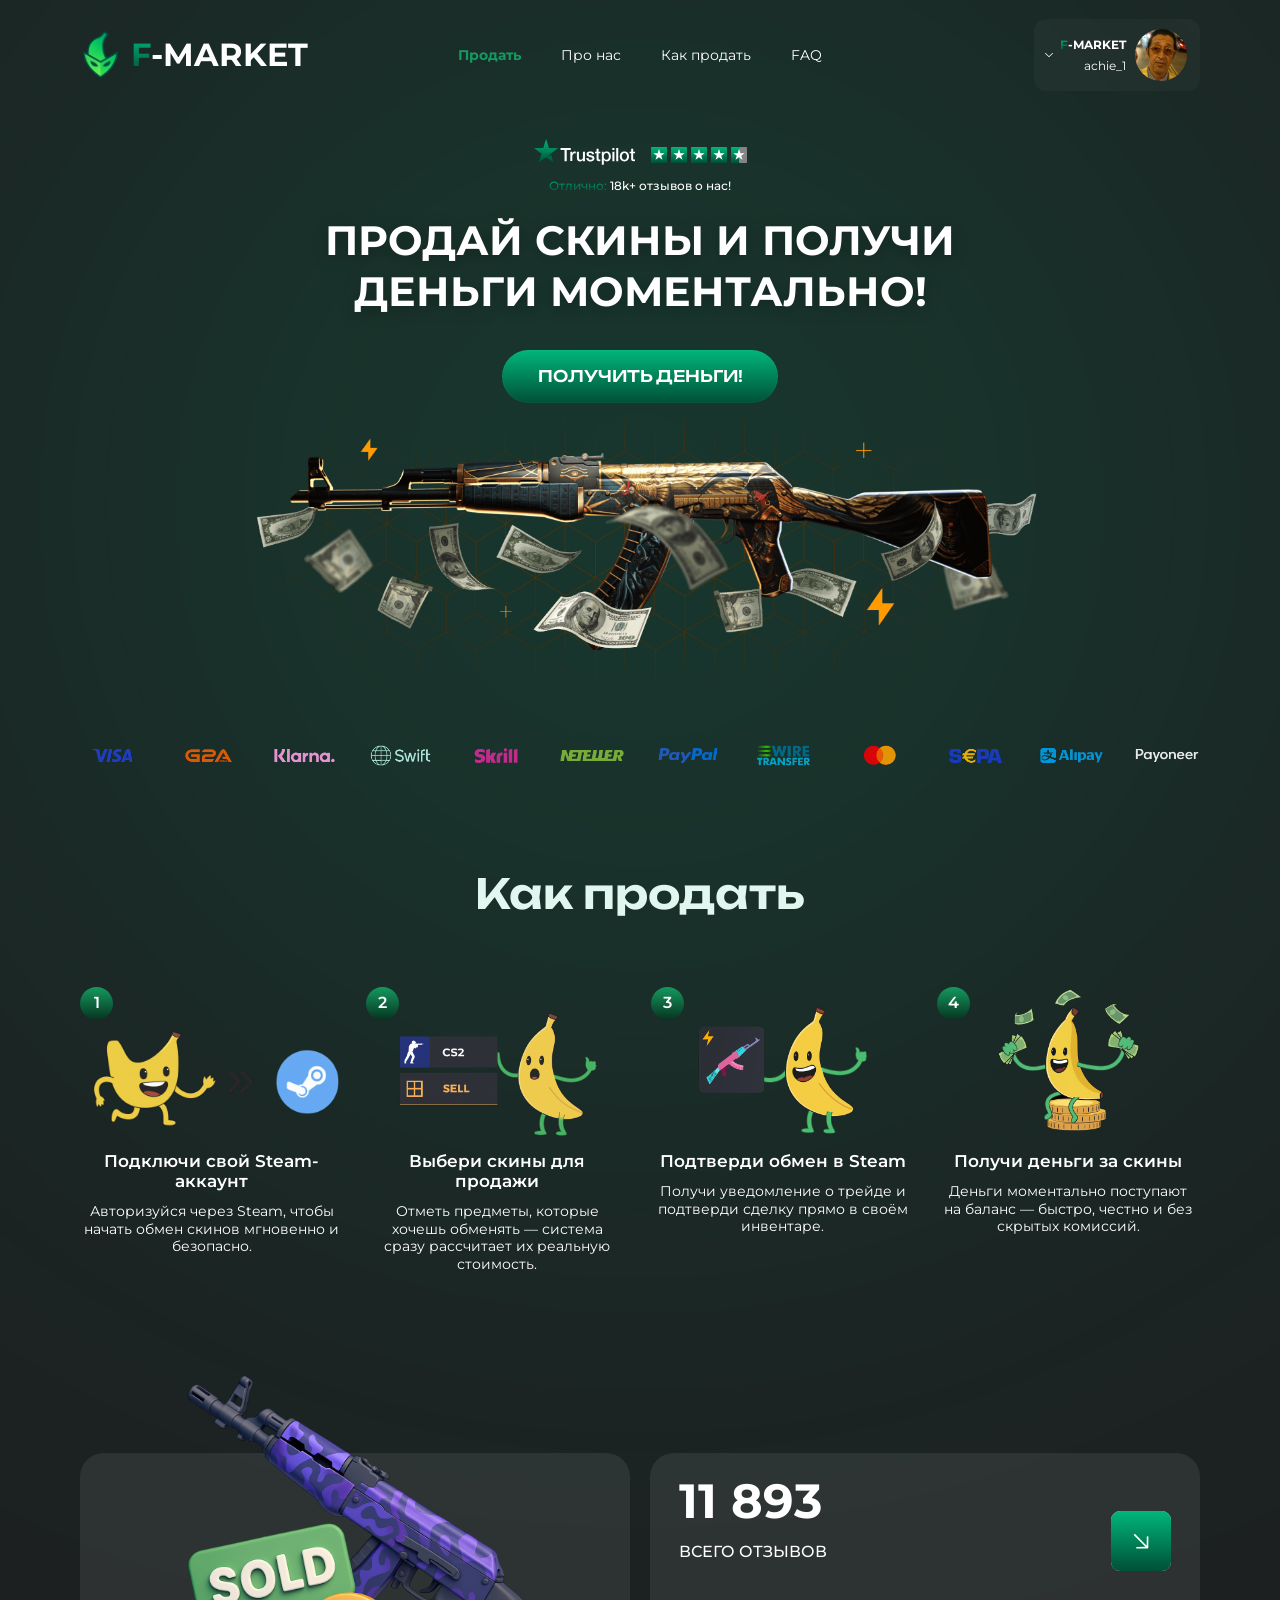
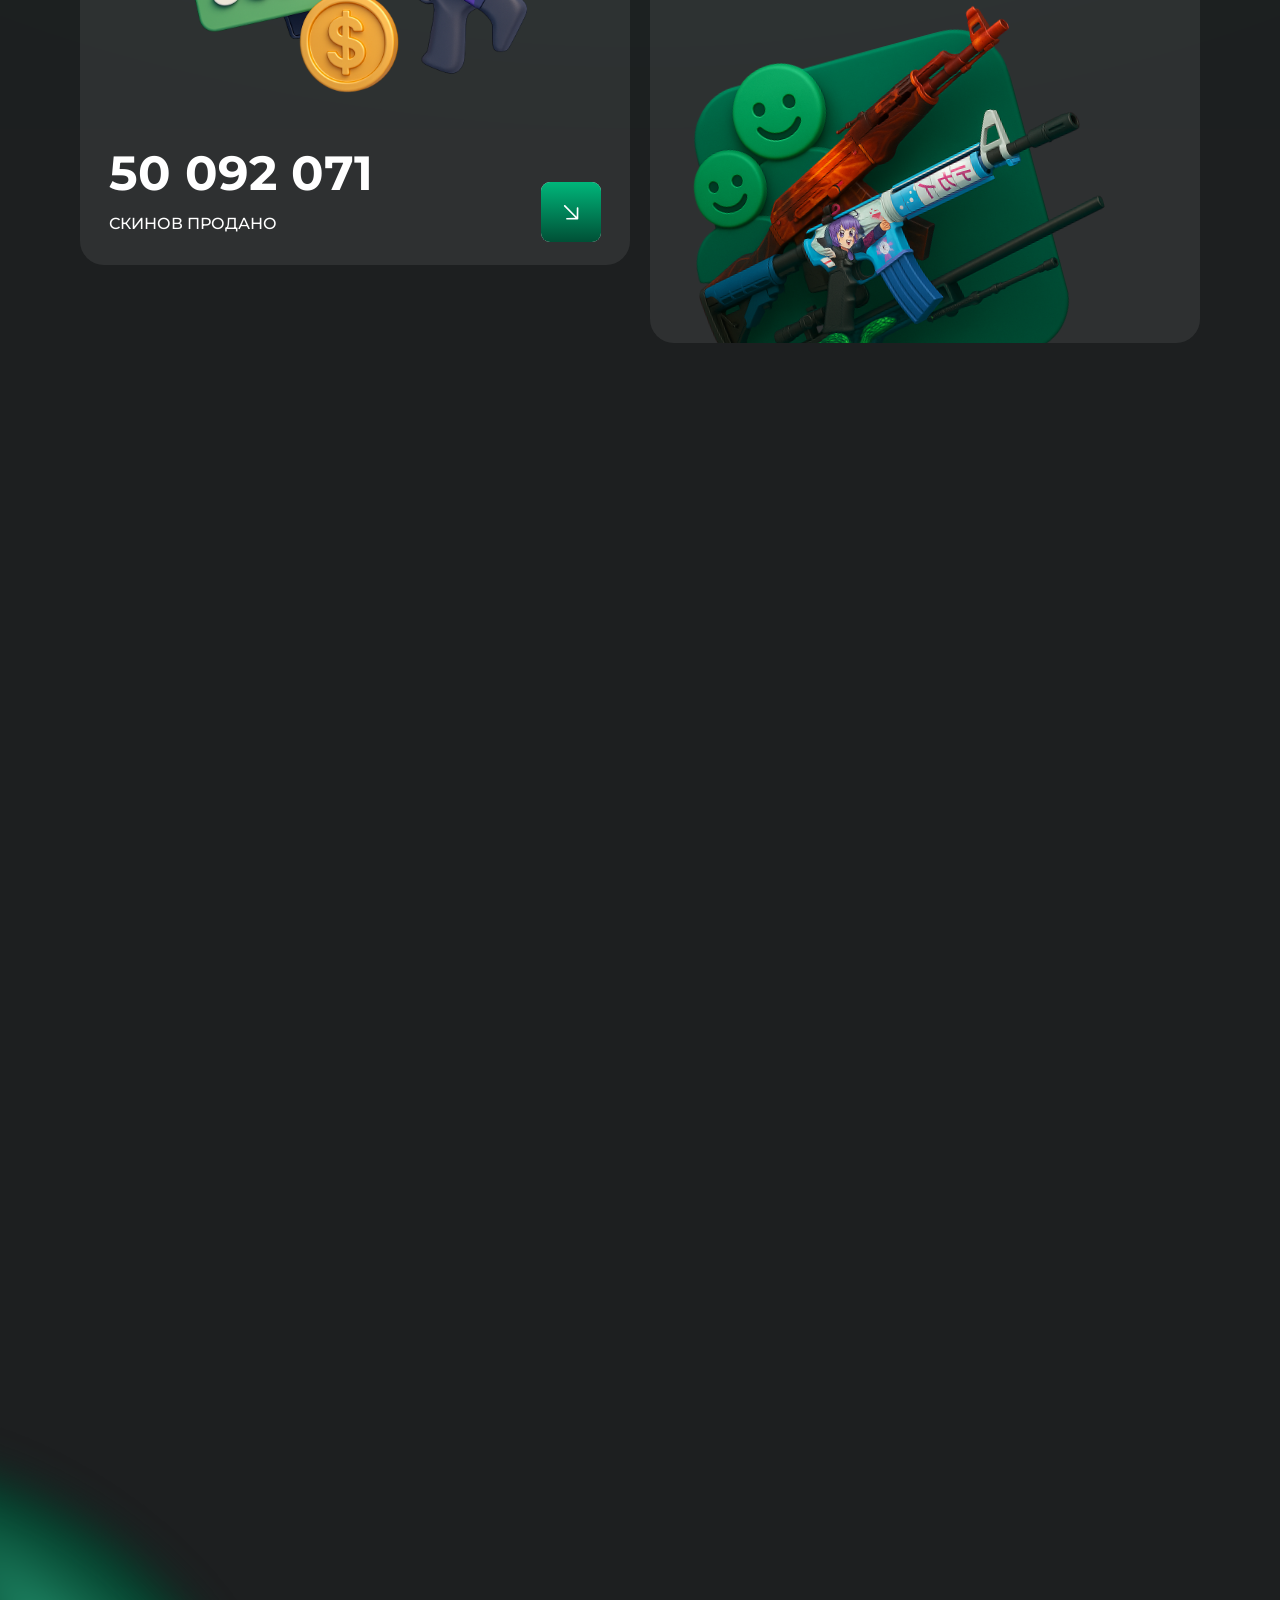
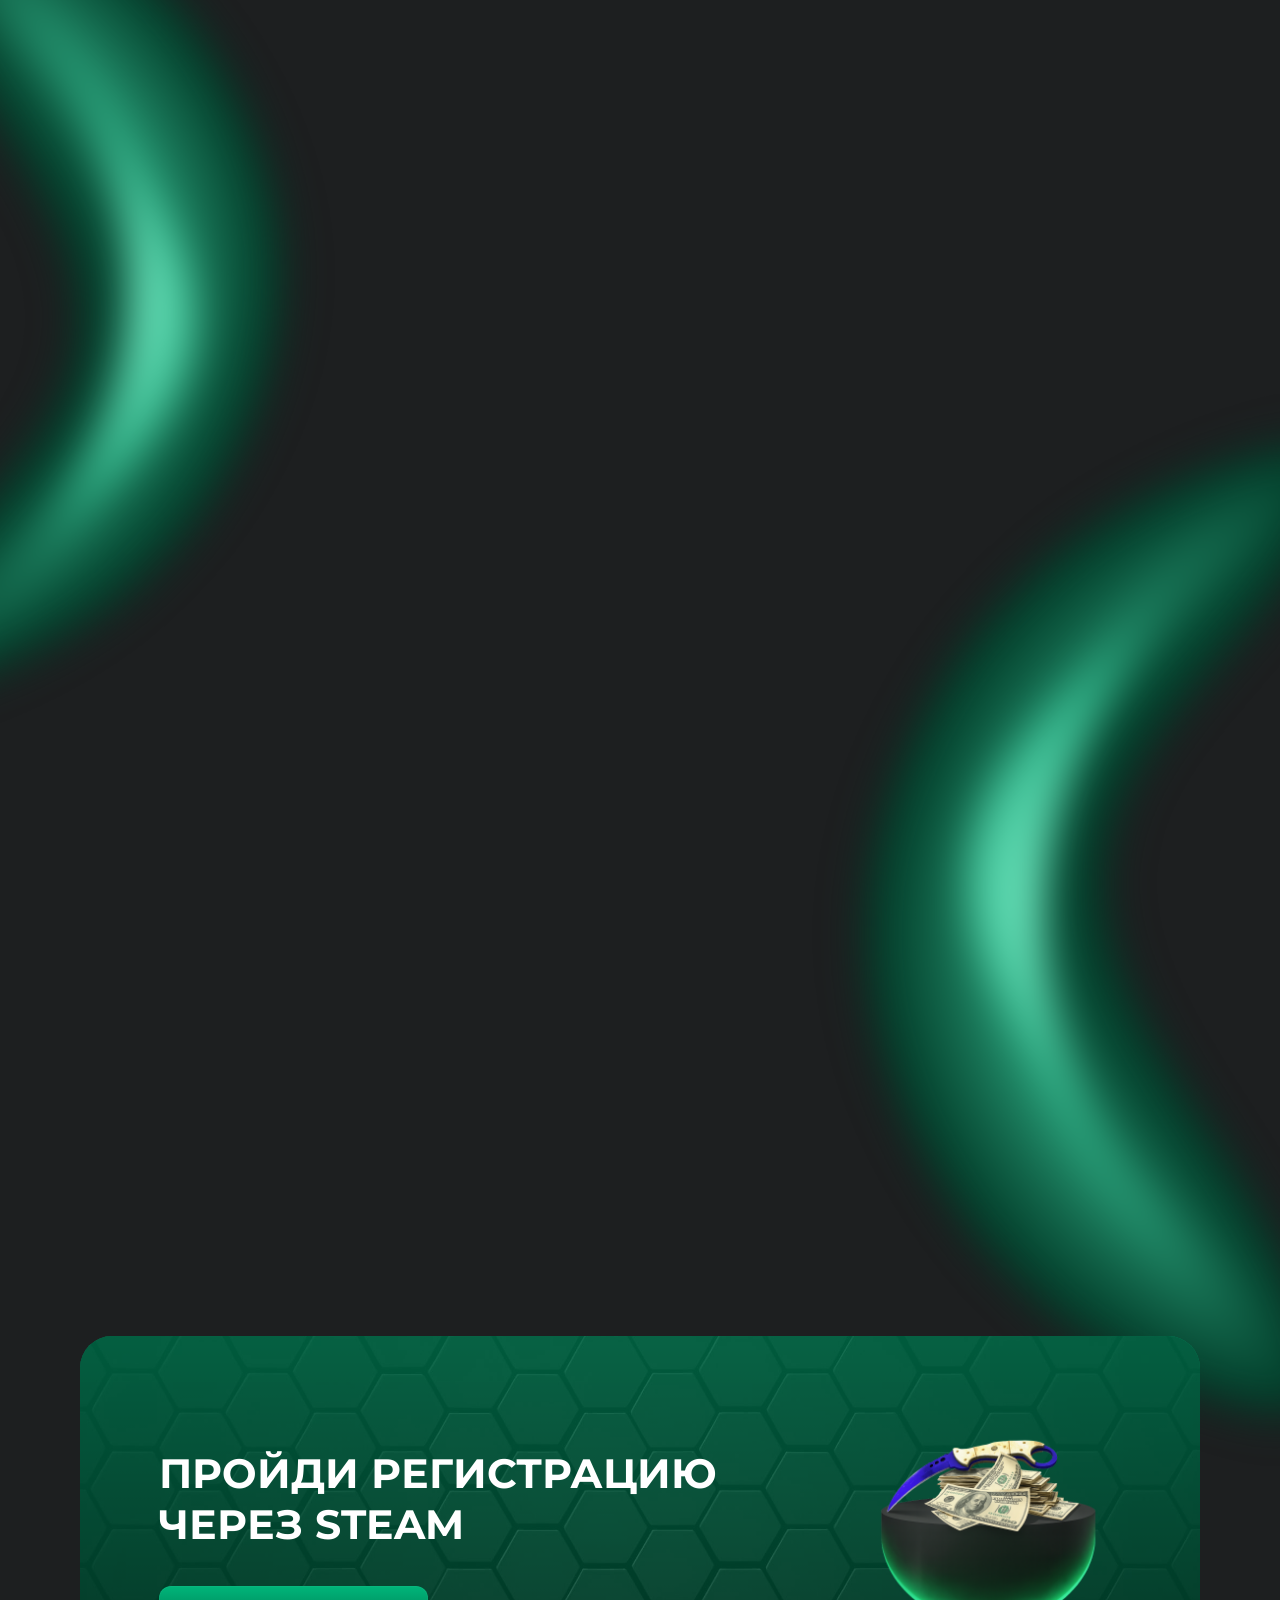
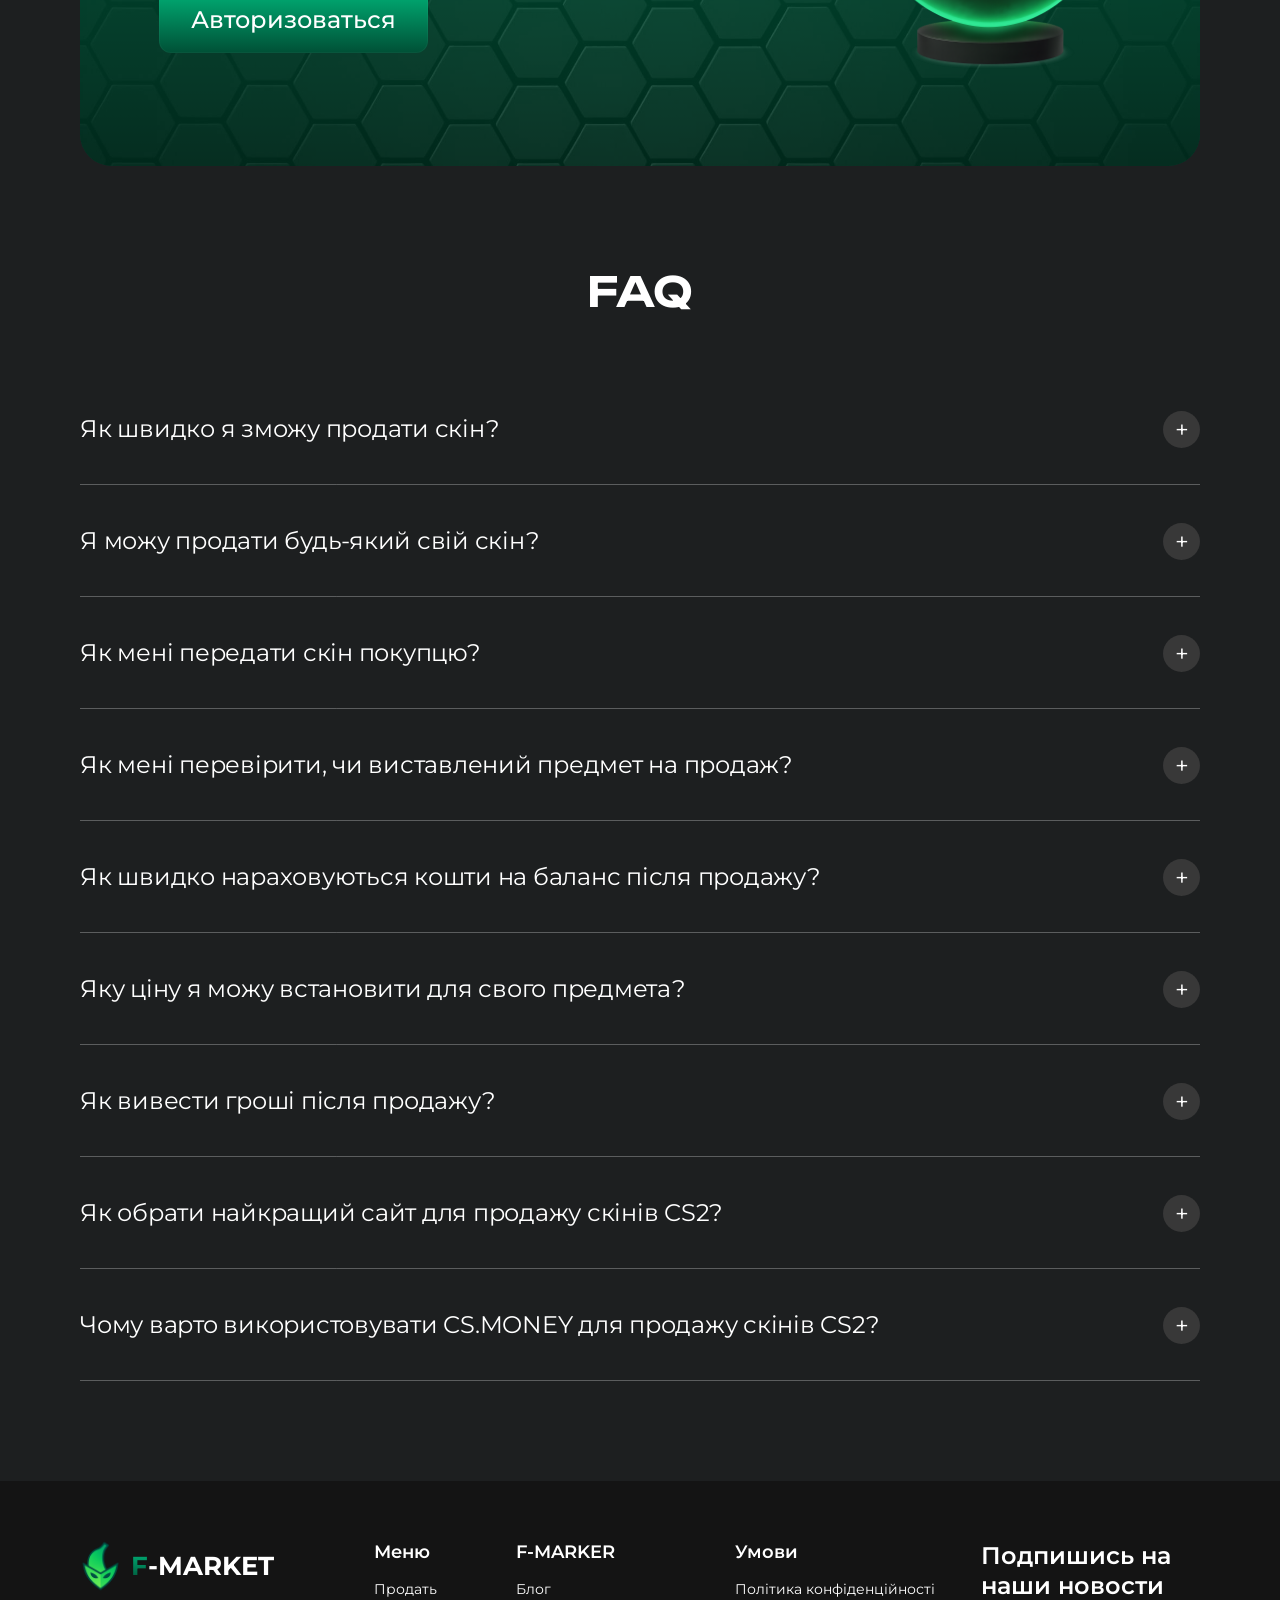
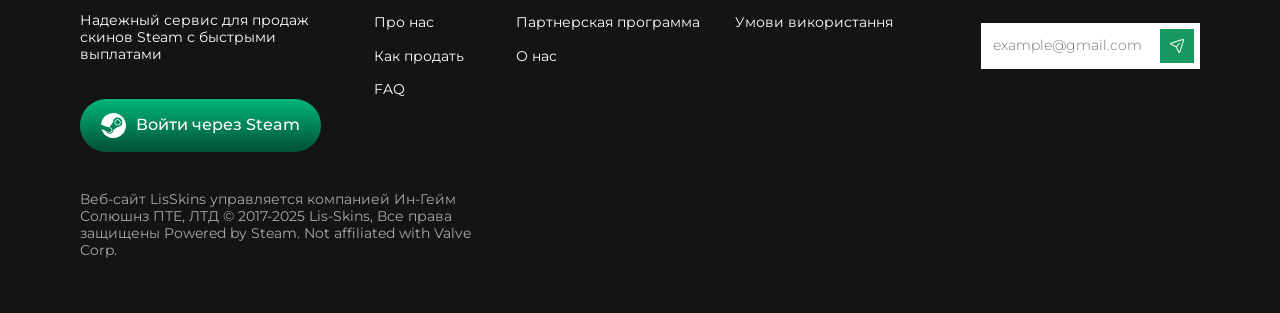
==== index.html @ 1b74c331 "first commit" ====
<!doctype html>
<html lang="ru">
  <head>
    <meta charset="UTF-8" />
    <meta name="viewport" content="width=device-width, initial-scale=1.0" />
    <meta name="theme-color" content="#1d1f20" />
    <meta
      name="description"
      content="F-Market — продажа игровых скинов. Узнайте, как обменять предметы Steam и получить выплату."
    />
    <title>F-Market — продажа скинов</title>
    <link rel="icon" href="./images/58825.png" />
    <link rel="stylesheet" href="./css/fonts.css" />
    <link rel="stylesheet" href="./css/main.css" />
    <script src="./js/main.js" defer></script>
  </head>
  <body>
    <a class="skip-link" href="#main">Перейти к содержимому</a>
    <div class="wrapper" id="top">
      <header class="header">
        <div class="container header__inner">
          <a class="logo" href="#top" aria-label="F-Market — главная">
            <span class="logo__art">
              <img
                src="./images/58825.png"
                class=""
                alt=""
                width="1024"
                height="1024"
              />
            </span>
            <span> <span class="green-text">F</span>-MARKET</span>
          </a>
          <nav class="nav" id="navigation" aria-label="Основная навигация">
            <a class="nav__active" href="#sell">Продать</a>
            <a href="#about">Про нас</a>
            <a href="#how">Как продать</a>
            <a href="#faq">FAQ</a>
          </nav>
          <div class="header__actions">
            <div class="profile">
              <button
                class="profile__button"
                aria-expanded="false"
                aria-controls="profile-menu"
              >
                <img src="./images/b1a36.svg" class="profile__chevron" alt="" />
                <span class="profile__text">
                  <strong> <span class="green-text">F</span>-MARKET</strong>
                  <span>achie_1</span>
                </span>
                <img
                  src="./images/27f30.png"
                  class="profile__avatar"
                  alt="Аватар профиля"
                  width="52"
                  height="52"
                />
              </button>
              <div class="profile__menu" id="profile-menu" hidden>
                <p>Профиль из макета</p>
                <button data-auth>Войти через Steam</button>
              </div>
            </div>
            <button
              class="menu-toggle"
              aria-expanded="false"
              aria-controls="navigation"
              aria-label="Открыть меню"
            >
              <span> </span>
              <span> </span>
            </button>
          </div>
        </div>
      </header>
      <main id="main">
        <section class="hero" id="sell" aria-labelledby="hero-title">
          <div class="hero__glow" aria-hidden="true">
            <img src="./images/7b8ba.svg" class="" alt="" />
          </div>
          <div class="container hero__inner">
            <div class="hero__copy">
              <div class="trust">
                <img src="./images/41ec1.svg" class="" alt="Trustpilot" />
                <p>
                  <span class="green-text">Отлично:</span> 18k+ отзывов о нас!
                </p>
              </div>
              <h1 id="hero-title">
                ПРОДАЙ СКИНЫ И ПОЛУЧИ<br />
                ДЕНЬГИ МОМЕНТАЛЬНО!
              </h1>
              <button class="button button--pill hero__cta" data-auth>
                ПОЛУЧИТЬ ДЕНЬГИ!
              </button>
            </div>
            <img
              src="./images/fff07.png"
              class="hero__art"
              alt="Скин AK-47 и денежные купюры"
              width="1153"
              height="382"
              fetchpriority="high"
            />
            <div class="payments" aria-label="Платёжные системы">
              <img
                src="./images/b2bc0.png"
                class=""
                alt=""
                width="98"
                height="38"
              />
              <img
                src="./images/6af7e.png"
                class=""
                alt=""
                width="98"
                height="38"
              />
              <img
                src="./images/81dca.png"
                class=""
                alt=""
                width="98"
                height="38"
              />
              <img
                src="./images/8d662.png"
                class=""
                alt=""
                width="98"
                height="38"
              />
              <img
                src="./images/5012a.png"
                class=""
                alt=""
                width="98"
                height="38"
              />
              <img
                src="./images/6a6a5.png"
                class=""
                alt=""
                width="98"
                height="38"
              />
              <img
                src="./images/85631.png"
                class=""
                alt=""
                width="98"
                height="38"
              />
              <img
                src="./images/29c9d.png"
                class=""
                alt=""
                width="98"
                height="38"
              />
              <img
                src="./images/b1600.png"
                class=""
                alt=""
                width="98"
                height="38"
              />
              <img
                src="./images/481b4.png"
                class=""
                alt=""
                width="98"
                height="38"
              />
              <img
                src="./images/e748c.png"
                class=""
                alt=""
                width="98"
                height="38"
              />
              <img
                src="./images/f6c88.png"
                class=""
                alt=""
                width="98"
                height="38"
              />
            </div>
          </div>
        </section>
        <section class="how container" id="how" aria-labelledby="how-title">
          <h2 class="section-title reveal" id="how-title">Как продать</h2>
          <ol class="steps">
            <li class="step reveal">
              <span class="step__number">1</span>
              <div class="step__visual">
                <div class="step__crop step__crop--1">
                  <img
                    src="./images/3f33e.png"
                    class=""
                    alt=""
                    loading="lazy"
                    width="1536"
                    height="1024"
                  />
                </div>
              </div>
              <h3>Подключи свой Steam-аккаунт</h3>
              <p>
                Авторизуйся через Steam, чтобы начать обмен скинов мгновенно и
                безопасно.
              </p>
            </li>
            <li class="step reveal">
              <span class="step__number">2</span>
              <div class="step__visual">
                <div class="step__crop step__crop--2">
                  <img
                    src="./images/87090.png"
                    class=""
                    alt=""
                    loading="lazy"
                    width="1536"
                    height="1024"
                  />
                </div>
              </div>
              <h3>Выбери скины для продажи</h3>
              <p>
                Отметь предметы, которые хочешь обменять — система сразу
                рассчитает их реальную стоимость.
              </p>
            </li>
            <li class="step reveal">
              <span class="step__number">3</span>
              <div class="step__visual">
                <div class="step__crop step__crop--3">
                  <img
                    src="./images/a4674.png"
                    class=""
                    alt=""
                    loading="lazy"
                    width="1536"
                    height="1024"
                  />
                </div>
              </div>
              <h3>Подтверди обмен в Steam</h3>
              <p>
                Получи уведомление о трейде и подтверди сделку прямо в своём
                инвентаре.
              </p>
            </li>
            <li class="step reveal">
              <span class="step__number">4</span>
              <div class="step__visual">
                <div class="step__crop step__crop--4">
                  <img
                    src="./images/32952.png"
                    class=""
                    alt=""
                    loading="lazy"
                    width="1024"
                    height="1536"
                  />
                </div>
              </div>
              <h3>Получи деньги за скины</h3>
              <p>
                Деньги моментально поступают на баланс — быстро, честно и без
                скрытых комиссий.
              </p>
            </li>
          </ol>
        </section>
        <section
          class="stats container"
          id="about"
          aria-label="F-Market в цифрах"
        >
          <div class="stats__column">
            <article class="stat stat--sold reveal">
              <div class="stat__sold-image">
                <img
                  src="./images/e96b6.png"
                  class=""
                  alt="Проданные скины"
                  loading="lazy"
                  width="1024"
                  height="1024"
                />
              </div>
              <div class="stat__copy">
                <p class="stat__value">50 092 071</p>
                <h2>СКИНОВ ПРОДАНО</h2>
              </div>
              <a class="stat__arrow" href="#how" aria-label="Как продать скины">
                <img src="./images/99f70.svg" class="" alt="" />
              </a>
            </article>
            <article class="stat stat--rating reveal">
              <div class="stat__copy">
                <p class="stat__value">9.81</p>
                <h2>СРЕДНЯЯ ОЦЕНКА</h2>
              </div>
              <a
                class="stat__arrow"
                href="#faq"
                aria-label="Подробнее о сервисе"
              >
                <img src="./images/c387a.svg" class="" alt="" />
              </a>
              <div class="stat__rating-image">
                <img
                  src="./images/f712e.png"
                  class=""
                  alt="Скин оружия со звездой"
                  loading="lazy"
                  width="1024"
                  height="1024"
                />
              </div>
            </article>
          </div>
          <div class="stats__column">
            <article class="stat stat--reviews reveal">
              <div class="stat__copy">
                <p class="stat__value">11 893</p>
                <h2>ВСЕГО ОТЗЫВОВ</h2>
              </div>
              <a class="stat__arrow" href="#faq" aria-label="Вопросы о сервисе">
                <img src="./images/99f70.svg" class="" alt="" />
              </a>
              <div class="stat__reviews-image">
                <div>
                  <img
                    src="./images/68822.png"
                    class=""
                    alt="Игровые скины и отзывы"
                    loading="lazy"
                    width="1024"
                    height="1024"
                  />
                </div>
              </div>
            </article>
            <article class="stat stat--years reveal">
              <div class="stat__copy">
                <p class="stat__value">7</p>
                <h2>ЛЕТ НА РЫНКЕ</h2>
              </div>
              <a
                class="stat__arrow"
                href="#register"
                aria-label="Присоединиться к F-Market"
              >
                <img src="./images/99f70.svg" class="" alt="" />
              </a>
              <img
                src="./images/843a5.png"
                class="stat__years-image"
                alt="Персонажи F-Market"
                loading="lazy"
                width="1024"
                height="1024"
              />
            </article>
          </div>
        </section>
        <section
          class="showcase container reveal"
          aria-label="Начните продажу скинов"
        >
          <div class="showcase__glow" aria-hidden="true">
            <img src="./images/8e117.svg" class="" alt="" />
          </div>
          <div class="showcase__screen">
            <div class="showcase__screen-image">
              <img
                src="./images/f9cd5.png"
                class=""
                alt="Предпросмотр инвентаря скинов"
                loading="lazy"
                width="3840"
                height="2842"
              />
            </div>
            <div class="showcase__login">
              <h2>Авторизируйтесь через Steam</h2>
              <p>Для того, чтобы обменять вещи на деньги.</p>
              <button class="button button--pill" data-auth>
                <img src="./images/f2a6f.svg" class="steam-icon" alt="" />
                <span>Войти через Steam</span>
              </button>
            </div>
          </div>
          <img
            src="./images/f5cbd.png"
            class="showcase__ring showcase__ring--one"
            alt=""
            loading="lazy"
            width="1310"
            height="1310"
          />
          <img
            src="./images/f5cbd.png"
            class="showcase__ring showcase__ring--two"
            alt=""
            loading="lazy"
            width="1310"
            height="1310"
          />
          <img
            src="./images/2981e.png"
            class="showcase__characters"
            alt="Игровые персонажи со скинами"
            loading="lazy"
            width="1536"
            height="1024"
          />
        </section>
        <div class="features">
          <div aria-hidden="true">
            <img
              src="./images/f5cbd.png"
              class="features__ring features__ring--left"
              alt=""
              loading="lazy"
              width="1310"
              height="1310"
            />
            <img
              src="./images/f5cbd.png"
              class="features__ring features__ring--right"
              alt=""
              loading="lazy"
              width="1310"
              height="1310"
            />
          </div>
          <div class="container features__inner">
            <section class="feature feature--right reveal">
              <div class="feature__copy">
                <h2>Мгновенная продажа, мгновенный вывод средств</h2>
                <p>
                  Мгновенно монетизируйте свои скины с помощью различных
                  платежных систем по всему миру, круглосуточной поддержки и
                  безопасной обработки платежей.
                </p>
                <button class="button button--square" data-auth>
                  Продать скины!
                </button>
              </div>
              <div class="feature__visual feature__visual--cash">
                <img
                  src="./images/ea211.png"
                  class=""
                  alt="Обмен скинов на деньги"
                  loading="lazy"
                  width="1024"
                  height="1024"
                />
              </div>
            </section>
            <section class="feature feature--left reveal">
              <div class="feature__visual feature__visual--fees">
                <img
                  src="./images/6413f.png"
                  class=""
                  alt="Скины с низкой комиссией"
                  loading="lazy"
                  width="1024"
                  height="1024"
                />
              </div>
              <div class="feature__copy">
                <h2>Самые низкие комиссии на рынке</h2>
                <p>
                  DMarket предлагает одну из самых низких комиссий на рынке.
                  Получите максимум от своих предметов.
                </p>
                <button class="button button--square" data-auth>
                  Продать скины!
                </button>
              </div>
            </section>
            <section class="feature feature--right reveal">
              <div class="feature__copy">
                <h2>Лучшие цены на ваши скины</h2>
                <p>
                  Хватит задаваться вопросом, как продать предметы CS2. Пришло
                  время познакомиться с DMarket и присоединиться к самой удобной
                  и надежной платформе для продажи CS2 предметов.
                </p>
                <button class="button button--square" data-auth>
                  Продать скины!
                </button>
              </div>
              <div class="feature__visual feature__visual--prices">
                <img
                  src="./images/38881.png"
                  class=""
                  alt="Игровой нож и деньги"
                  loading="lazy"
                  width="1024"
                  height="1024"
                />
              </div>
            </section>
          </div>
        </div>
        <section
          class="register container reveal"
          id="register"
          aria-labelledby="register-title"
        >
          <div class="register__inner">
            <div class="register__texture" aria-hidden="true">
              <img
                src="./images/33442.png"
                class=""
                alt=""
                width="65536"
                height="4292542531"
              />
            </div>
            <div class="register__copy">
              <h2 id="register-title">
                ПРОЙДИ РЕГИСТРАЦИЮ<br />
                ЧЕРЕЗ STEAM
              </h2>
              <button class="button" data-auth>Авторизоваться</button>
            </div>
            <img
              src="./images/38881.png"
              class="register__art"
              alt=""
              loading="lazy"
              width="1024"
              height="1024"
            />
          </div>
        </section>
        <section class="faq container" id="faq" aria-labelledby="faq-title">
          <h2 class="section-title reveal" id="faq-title">FAQ</h2>
          <div class="faq__list">
            <details class="faq__item reveal">
              <summary>
                <span lang="uk">Як швидко я зможу продати скін?</span>
                <span class="faq__icon" aria-hidden="true">
                  <img src="./images/d3c8e.svg" class="" alt="" />
                  <span>+</span>
                </span>
                <span class="faq__line" aria-hidden="true">
                  <img src="./images/d8776.svg" alt="" />
                </span>
              </summary>
              <div class="faq__answer" lang="uk">
                <p>
                  Оберіть доступні предмети, перевірте пропозицію та підтвердьте
                  обмін у Steam. Час завершення залежить від доступності
                  предметів і обмежень Steam.
                </p>
              </div>
            </details>
            <details class="faq__item reveal">
              <summary>
                <span lang="uk">Я можу продати будь-який свій скін?</span>
                <span class="faq__icon" aria-hidden="true">
                  <img src="./images/d3c8e.svg" class="" alt="" />
                  <span>+</span>
                </span>
                <span class="faq__line" aria-hidden="true">
                  <img src="./images/d8776.svg" alt="" />
                </span>
              </summary>
              <div class="faq__answer" lang="uk">
                <p>
                  Для продажу доступні предмети, які можна передавати через
                  Steam. Предмети з блокуванням обміну стануть доступними після
                  завершення обмеження.
                </p>
              </div>
            </details>
            <details class="faq__item reveal">
              <summary>
                <span lang="uk">Як мені передати скін покупцю?</span>
                <span class="faq__icon" aria-hidden="true">
                  <img src="./images/d3c8e.svg" class="" alt="" />
                  <span>+</span>
                </span>
                <span class="faq__line" aria-hidden="true">
                  <img src="./images/d8776.svg" alt="" />
                </span>
              </summary>
              <div class="faq__answer" lang="uk">
                <p>
                  Після вибору предметів ви отримаєте пропозицію обміну. Уважно
                  перевірте її в Steam і підтвердьте передачу у своєму акаунті.
                </p>
              </div>
            </details>
            <details class="faq__item reveal">
              <summary>
                <span lang="uk"
                  >Як мені перевірити, чи виставлений предмет на продаж?</span
                >
                <span class="faq__icon" aria-hidden="true">
                  <img src="./images/d3c8e.svg" class="" alt="" />
                  <span>+</span>
                </span>
                <span class="faq__line" aria-hidden="true">
                  <img src="./images/d8776.svg" alt="" />
                </span>
              </summary>
              <div class="faq__answer" lang="uk">
                <p>
                  Статус предметів і операцій можна перевірити у своєму
                  особистому кабінеті після авторизації.
                </p>
              </div>
            </details>
            <details class="faq__item reveal">
              <summary>
                <span lang="uk"
                  >Як швидко нараховуються кошти на баланс після продажу?</span
                >
                <span class="faq__icon" aria-hidden="true">
                  <img src="./images/d3c8e.svg" class="" alt="" />
                  <span>+</span>
                </span>
                <span class="faq__line" aria-hidden="true">
                  <img src="./images/d8776.svg" alt="" />
                </span>
              </summary>
              <div class="faq__answer" lang="uk">
                <p>
                  Термін зарахування залежить від статусу обміну та обмежень
                  Steam. Перевірте умови й очікувану дату перед підтвердженням
                  операції.
                </p>
              </div>
            </details>
            <details class="faq__item reveal">
              <summary>
                <span lang="uk"
                  >Яку ціну я можу встановити для свого предмета?</span
                >
                <span class="faq__icon" aria-hidden="true">
                  <img src="./images/d3c8e.svg" class="" alt="" />
                  <span>+</span>
                </span>
                <span class="faq__line" aria-hidden="true">
                  <img src="./images/d8776.svg" alt="" />
                </span>
              </summary>
              <div class="faq__answer" lang="uk">
                <p>
                  Перед підтвердженням продажу ви побачите актуальну оцінку
                  предмета та підсумкову суму пропозиції.
                </p>
              </div>
            </details>
            <details class="faq__item reveal">
              <summary>
                <span lang="uk">Як вивести гроші після продажу?</span>
                <span class="faq__icon" aria-hidden="true">
                  <img src="./images/d3c8e.svg" class="" alt="" />
                  <span>+</span>
                </span>
                <span class="faq__line" aria-hidden="true">
                  <img src="./images/d8776.svg" alt="" />
                </span>
              </summary>
              <div class="faq__answer" lang="uk">
                <p>
                  Оберіть доступний платіжний метод, заповніть реквізити й
                  перевірте підсумкову суму перед підтвердженням виплати.
                </p>
              </div>
            </details>
            <details class="faq__item reveal">
              <summary>
                <span lang="uk"
                  >Як обрати найкращий сайт для продажу скінів CS2?</span
                >
                <span class="faq__icon" aria-hidden="true">
                  <img src="./images/d3c8e.svg" class="" alt="" />
                  <span>+</span>
                </span>
                <span class="faq__line" aria-hidden="true">
                  <img src="./images/d8776.svg" alt="" />
                </span>
              </summary>
              <div class="faq__answer" lang="uk">
                <p>
                  Порівнюйте прозорість умов, доступні методи виплат, комісії,
                  підтримку та відгуки користувачів.
                </p>
              </div>
            </details>
            <details class="faq__item reveal">
              <summary>
                <span lang="uk"
                  >Чому варто використовувати CS.MONEY для продажу скінів
                  CS2?</span
                >
                <span class="faq__icon" aria-hidden="true">
                  <img src="./images/d3c8e.svg" class="" alt="" />
                  <span>+</span>
                </span>
                <span class="faq__line" aria-hidden="true">
                  <img src="./images/d8776.svg" alt="" />
                </span>
              </summary>
              <div class="faq__answer" lang="uk">
                <p>
                  Порівняйте пропозиції сервісів, умови обміну й підсумкову суму
                  виплати, щоб обрати відповідний для себе варіант.
                </p>
              </div>
            </details>
          </div>
        </section>
      </main>
      <footer class="footer">
        <div class="container">
          <div class="footer__grid">
            <div class="footer__brand">
              <a class="logo" href="#top" aria-label="F-Market — главная">
                <span class="logo__art">
                  <img
                    src="./images/58825.png"
                    class=""
                    alt=""
                    width="1024"
                    height="1024"
                  />
                </span>
                <span> <span class="green-text">F</span>-MARKET</span>
              </a>
              <p>
                Надежный сервис для продаж скинов Steam с быстрыми выплатами
              </p>
              <button class="button button--pill" data-auth>
                <img src="./images/f2a6f.svg" class="steam-icon" alt="" />
                <span>Войти через Steam</span>
              </button>
            </div>
            <div class="footer__links">
              <h2>Меню</h2>
              <a href="#sell">Продать</a>
              <a href="#about">Про нас</a>
              <a href="#how">Как продать</a>
              <a href="#faq">FAQ</a>
            </div>
            <div class="footer__links">
              <h2>F-MARKER</h2>
              <button data-info="Блог">Блог</button>
              <button data-info="Партнерская программа">
                Партнерская программа
              </button>
              <a href="#about">О нас</a>
            </div>
            <div class="footer__links">
              <h2>Умови</h2>
              <button data-info="Політика конфіденційності" lang="uk">
                Політика конфіденційності
              </button>
              <button data-info="Умови використання" lang="uk">
                Умови використання
              </button>
            </div>
            <div class="newsletter">
              <h2>Подпишись на наши новости</h2>
              <form class="newsletter__form">
                <label class="sr-only" for="newsletter-email">Ваш email</label>
                <input
                  id="newsletter-email"
                  type="email"
                  name="email"
                  placeholder="example@gmail.com"
                  autocomplete="email"
                  required
                />
                <button aria-label="Подписаться">
                  <img src="./images/929ec.svg" class="" alt="" />
                </button>
              </form>
              <p class="newsletter__status" role="status"></p>
            </div>
          </div>
          <p class="footer__legal">
            Веб-сайт LisSkins управляется компанией Ин-Гейм Солюшнз ПТЕ, ЛТД ©
            2017-2025 Lis-Skins, Все права защищены Powered by Steam. Not
            affiliated with Valve Corp.
          </p>
        </div>
      </footer>
    </div>
    <dialog class="dialog" id="info-dialog" aria-labelledby="dialog-title">
      <button class="dialog__close" aria-label="Закрыть">×</button>
      <h2 id="dialog-title"></h2>
      <p id="dialog-description"></p>
      <button class="button dialog__ok">Понятно</button>
    </dialog>
  </body>
</html>
---- css/fonts.css ----
@font-face {
  font-family: 'Montserrat';
  font-style: normal;
  font-weight: 300;
  font-display: swap;
  src: url(../fonts/font-1.ttf) format('truetype');
}
@font-face {
  font-family: 'Montserrat';
  font-style: normal;
  font-weight: 400;
  font-display: swap;
  src: url(../fonts/font-2.ttf) format('truetype');
}
@font-face {
  font-family: 'Montserrat';
  font-style: normal;
  font-weight: 500;
  font-display: swap;
  src: url(../fonts/font-3.ttf) format('truetype');
}
@font-face {
  font-family: 'Montserrat';
  font-style: normal;
  font-weight: 600;
  font-display: swap;
  src: url(../fonts/font-4.ttf) format('truetype');
}
@font-face {
  font-family: 'Montserrat';
  font-style: normal;
  font-weight: 700;
  font-display: swap;
  src: url(../fonts/font-5.ttf) format('truetype');
}
@font-face {
  font-family: 'Unbounded';
  font-style: normal;
  font-weight: 500;
  font-display: swap;
  src: url(../fonts/font-6.ttf) format('truetype');
}
@font-face {
  font-family: 'Unbounded';
  font-style: normal;
  font-weight: 600;
  font-display: swap;
  src: url(../fonts/font-7.ttf) format('truetype');
}
@font-face {
  font-family: 'Unbounded';
  font-style: normal;
  font-weight: 700;
  font-display: swap;
  src: url(../fonts/font-8.ttf) format('truetype');
}
---- css/main.css ----
*,
*::before,
*::after {
  -webkit-box-sizing: border-box;
          box-sizing: border-box;
}

html {
  -webkit-text-size-adjust: 100%;
  -moz-text-size-adjust: 100%;
   -ms-text-size-adjust: 100%;
       text-size-adjust: 100%;
}

body {
  min-height: 100vh;
  margin: 0;
  line-height: 1.5;
}

h1,
h2,
h3,
h4,
h5,
h6,
p,
figure,
blockquote,
dl,
dd {
  margin: 0;
}

ul,
ol {
  margin: 0;
  padding: 0;
}

button,
input,
textarea,
select {
  font: inherit;
}

button {
  cursor: pointer;
}

textarea {
  resize: vertical;
}

img,
picture,
video,
canvas,
svg {
  display: block;
  max-width: 100%;
}

img,
video {
  height: auto;
}

table {
  border-collapse: collapse;
  border-spacing: 0;
}

.input-reset {
  border: none;
  outline: none;
  padding: 0;
  margin: 0;
}

.btn-reset {
  border: none;
  outline: none;
  padding: 0;
  margin: 0;
  background: none;
}

.list-reset {
  list-style: none;
  padding: 0;
  margin: 0;
}

body {
  padding: 0;
  margin: 0;
}

.flex {
  display: -webkit-box;
  display: -ms-flexbox;
  display: flex;
}

.grid {
  display: -ms-grid;
  display: grid;
}
:root {
  color-scheme:dark;
  --bg:#1d1f20;
  --green:#00b67a;
  --muted:#c3c5c4;
  --ease:cubic-bezier(.22,1,.36,1);
  --gradient:linear-gradient(180deg,#00b67a,#005036)
}
html {
  scroll-behavior:smooth;
  scroll-padding-top:110px
}
body {
  font-family:'Montserrat',sans-serif;
  background:var(--bg);
  color:#fff;
  font-size:16px;
  line-height:1.5
}
button,input {
  font:inherit
}
button,a {
  -webkit-tap-highlight-color:transparent
}
button {
  color:inherit
}
a {
  color:inherit;
  text-decoration:none
}
button {
  border:0
}
button:disabled {
  cursor:default
}
a,button,input {
  outline-offset:5px
}
a:focus-visible,button:focus-visible,input:focus-visible,summary:focus-visible {
  outline:2px solid #37e5a3
}
button {
  cursor:pointer
}
img {
  user-select:none
}
.wrapper {
  overflow:hidden
}
.container {
  width:87.5%;
  max-width:1680px;
  margin-inline:auto
}
.green-text {
  background:var(--gradient);
  background-clip:text;
  -webkit-text-fill-color:transparent
}
.sr-only {
  position:absolute;
  width:1px;
  height:1px;
  overflow:hidden;
  clip-path:inset(50%);
  white-space:nowrap
}
.skip-link {
  position:fixed;
  z-index:100;
  left:20px;
  top:10px;
  padding:12px;
  background:#006d49;
  transform:translateY(-160%)
}
.skip-link:focus {
  transform:none
}
.button {
  display:inline-flex;
  align-items:center;
  justify-content:center;
  gap:10px;
  min-height:51px;
  padding:14px 30px;
  border-radius:12px;
  background:var(--gradient);
  font-weight:500;
  line-height:1.3;
  position:relative;
  isolation:isolate;
  transition:transform .4s var(--ease),box-shadow .4s var(--ease),filter .4s;
  box-shadow:0 0 0 1px #ffffff08 inset
}
.button:hover {
  transform:translateY(-3px);
  box-shadow:0 10px 32px #00b67a22;
  filter:brightness(1.12)
}
.button:active {
  transform:translateY(0)
}
.button--pill {
  border-radius:100px
}
.button--square {
  border-radius:4px;
  min-width:240px;
  font-size:18px
}
.steam-icon {
  flex:none
}
.header {
  position:relative;
  z-index:10;
  padding:19px 0
}
.header__inner {
  display:flex;
  align-items:center;
  justify-content:space-between;
  min-height:71px;
  gap:32px
}
.logo {
  display:inline-flex;
  align-items:center;
  gap:10px;
  font-size:32px;
  font-weight:700;
  line-height:1.2;
  white-space:nowrap
}
.logo__art {
  display:block;
  position:relative;
  width:41px;
  height:50px;
  overflow:hidden;
  flex:none
}
.logo__art img {
  position:absolute;
  width:146.7%;
  height:121.33%;
  max-width:none;
  left:-23.35%;
  top:-10.66%
}
.nav {
  display:flex;
  gap:40px;
  align-items:center;
  position:absolute;
  left:50%;
  transform:translateX(-50%);
  font-size:14px
}
.nav a {
  position:relative;
  transition:color .25s
}
.nav a:after {
  content:'';
  position:absolute;
  bottom:-8px;
  left:0;
  width:100%;
  height:1px;
  background:var(--green);
  transform:scaleX(0);
  transform-origin:left;
  transition:transform .4s var(--ease)
}
.nav a:hover {
  color:var(--green)
}
.nav a:hover:after {
  transform:scaleX(1)
}
.nav__active {
  color:#159960;
  font-weight:700
}
.header__actions {
  display:flex;
  align-items:center;
  gap:16px
}
.profile {
  position:relative
}
.profile__button {
  background:#ffffff08;
  border-radius:12px;
  padding:10px 13px;
  display:flex;
  gap:9px;
  align-items:center;
  min-height:71px
}
.profile__text {
  display:flex;
  flex-direction:column;
  align-items:flex-end;
  font-size:12px;
  gap:3px
}
.profile__avatar {
  width:52px;
  height:52px;
  border-radius:50%;
  object-fit:cover
}
.profile__chevron {
  transform:rotate(90deg);
  transition:transform .3s
}
.profile__button[aria-expanded=true] .profile__chevron {
  transform:rotate(-90deg)
}
.profile__menu {
  position:absolute;
  right:0;
  top:calc(100% + 12px);
  width:220px;
  border:1px solid #ffffff1a;
  border-radius:14px;
  padding:18px;
  background:#282b2a;
  box-shadow:0 20px 50px #0005;
  font-size:13px
}
.profile__menu p {
  color:var(--muted);
  margin-bottom:10px
}
.profile__menu button {
  padding:0;
  background:none;
  color:var(--green)
}
.menu-toggle {
  display:none
}
.hero {
  position:relative;
  padding-top:29px
}
.hero__inner {
  position:relative
}
.hero__copy {
  text-align:center;
  position:relative;
  z-index:1
}
.trust {
  display:flex;
  align-items:center;
  flex-direction:column;
  gap:12px
}
.trust p {
  font-size:12px;
  font-weight:500
}
.hero h1 {
  font-size:clamp(30px,3.2292vw,62px);
  font-weight:700;
  line-height:1.226;
  max-width:1080px;
  margin:20px auto 34px;
  text-shadow:0 4px 16px #0004
}
.hero__cta {
  font-family:'Unbounded',sans-serif;
  font-size:16px;
  min-width:276px;
  min-height:53px
}
.hero__art {
  width:min(68.63%,1153px);
  margin:14px auto 0;
  position:relative;
  animation:hero-arrive 1.3s var(--ease) both
}
.hero__glow {
  position:absolute;
  left:50%;
  top:-829px;
  width:2448px;
  height:2448px;
  transform:translateX(-50%);
  pointer-events:none
}
.hero__glow img {
  max-width:none
}
.payments {
  display:flex;
  align-items:center;
  justify-content:space-between;
  gap:20px;
  margin-top:58px
}
.payments img {
  width:5.84%;
  height:auto;
  object-fit:contain;
  opacity:.9;
  transition:opacity .3s
}
.payments img:hover {
  opacity:1
}
.section-title {
  font-family:'Unbounded',sans-serif;
  font-weight:600;
  font-size:clamp(30px,3.2292vw,62px);
  line-height:1.25;
  text-align:center
}
.how {
  margin-top:100px
}
.steps {
  list-style:none;
  display:grid;
  grid-template-columns:repeat(4,minmax(0,1fr));
  gap:34px;
  margin-top:60px
}
.step {
  position:relative;
  text-align:center;
  padding:0 15px
}
.step__number {
  position:absolute;
  left:0;
  top:7px;
  display:grid;
  place-items:center;
  width:33px;
  height:33px;
  border-radius:50%;
  background:linear-gradient(#159960,#073320);
  font-weight:600
}
.step__visual {
  height:159px;
  display:flex;
  align-items:flex-end;
  justify-content:center;
  margin-bottom:12px
}
.step__crop {
  position:relative;
  overflow:hidden;
  flex:none
}
.step__crop img {
  position:absolute;
  max-width:none
}
.step__crop--1 {
  width:260px;
  height:103px;
  margin-bottom:8px
}
.step__crop--1 img {
  width:112.53%;
  height:188.24%;
  left:0;
  top:-40.63%
}
.step__crop--2 {
  width:204px;
  height:128px
}
.step__crop--2 img {
  width:111.63%;
  height:118.52%;
  left:-1.6%;
  top:-9.49%
}
.step__crop--3 {
  width:174px;
  height:133px
}
.step__crop--3 img {
  width:132.3%;
  height:114.93%;
  left:0;
  top:-8.53%
}
.step__crop--4 {
  width:153px;
  height:159px
}
.step__crop--4 img {
  width:100%;
  height:144.77%;
  left:0;
  top:-16.59%
}
.step h3 {
  font-weight:600;
  font-size:20px;
  line-height:1.2;
  margin-bottom:12px
}
.step p {
  font-size:16px;
  line-height:1.25;
  max-width:325px;
  margin:auto
}
.stats {
  display:grid;
  grid-template-columns:1fr 1fr;
  gap:20px;
  margin-top:226px
}
.stats__column {
  display:flex;
  flex-direction:column;
  gap:20px
}
.stat {
  position:relative;
  background:#ffffff14;
  border-radius:24px;
  container-type:inline-size;
  transition:background .4s var(--ease)
}
.stat:hover {
  background:#ffffff1b
}
.stat--sold,.stat--years {
  aspect-ratio:830/621
}
.stat--rating,.stat--reviews {
  aspect-ratio:830/740
}
.stat--years,.stat--reviews {
  overflow:hidden
}
.stat__copy {
  position:absolute;
  left:5.3%;
  top:2.7%
}
.stat__value {
  font-size:8.675cqw;
  line-height:1.468;
  font-weight:700;
  white-space:nowrap
}
.stat h2 {
  font-size:2.89cqw;
  line-height:1.468;
  font-weight:500;
  margin-top:.72cqw
}
.stat__arrow {
  position:absolute;
  right:5.3%;
  top:11.75%;
  width:80px;
  height:80px;
  transform:scale(1);
  transform-origin:right top;
  transition:translate .4s var(--ease)
}
.stat__arrow:hover {
  translate:3px -3px
}
.stat--sold .stat__copy {
  top:69.24%
}
.stat--sold .stat__arrow {
  top:80%
}
.stat__sold-image {
  position:absolute;
  left:18.8%;
  top:-19.97%;
  width:62.53%;
  aspect-ratio:519/490;
  overflow:hidden
}
.stat__sold-image img {
  position:absolute;
  max-width:none;
  width:110.53%;
  height:117.19%;
  left:-5.68%;
  top:-4.69%
}
.stat__rating-image {
  position:absolute;
  width:84.58%;
  aspect-ratio:702/415;
  left:5.3%;
  top:39.46%;
  overflow:hidden;
  border-radius:12px;
  transform:scaleX(-1)
}
.stat__rating-image img {
  position:absolute;
  width:110.8%;
  height:188.17%;
  left:-5.4%;
  top:-43.49%;
  max-width:none
}
.stat__reviews-image {
  position:absolute;
  width:90.19%;
  height:93.43%;
  left:-1.31%;
  top:26.88%;
  display:flex;
  align-items:center;
  justify-content:center
}
.stat__reviews-image>div {
  width:83.93%;
  aspect-ratio:628.294/547.461;
  position:relative;
  overflow:hidden;
  transform:rotate(165deg) scaleY(-1);
  flex:none
}
.stat__reviews-image img {
  position:absolute;
  max-width:none;
  width:113.45%;
  height:130.2%;
  left:-4.97%;
  top:-13.76%
}
.stat__years-image {
  position:absolute;
  width:53.735%;
  left:24.22%;
  top:36.55%
}
.showcase {
  position:relative;
  aspect-ratio:1680/726.53;
  margin-top:219px
}
.showcase__screen {
  position:absolute;
  width:60.77%;
  aspect-ratio:1021/653;
  right:2.62%;
  top:0;
  border-radius:24px;
  box-shadow:0 4px 32px 3px #0004;
  display:grid;
  place-items:center;
  overflow:hidden
}
.showcase__screen-image {
  position:absolute;
  inset:0;
  overflow:hidden;
  border-radius:inherit
}
.showcase__screen-image img {
  position:absolute;
  max-width:none;
  width:190.19%;
  height:219.97%;
  left:-25.76%;
  top:-48.99%
}
.showcase__login {
  position:relative;
  text-align:center;
  z-index:2
}
.showcase__login h2 {
  font-size:clamp(16px,1.25vw,24px);
  font-weight:600;
  line-height:1.2
}
.showcase__login p {
  font-size:14px;
  margin:12px 0 30px
}
.showcase__characters {
  position:absolute;
  left:16.31%;
  top:47.21%;
  width:32.98%;
  z-index:3
}
.showcase__ring {
  position:absolute;
  filter:blur(20px);
  transform:rotate(172.21deg)
}
.showcase__ring--one {
  width:19.93%;
  left:6.5%;
  top:48.5%
}
.showcase__ring--two {
  width:9.47%;
  left:2.68%;
  top:46%
}
.showcase__glow {
  position:absolute;
  width:1194px;
  height:1194px;
  left:31.6%;
  top:-41.6%;
  pointer-events:none
}
.showcase__glow img {
  max-width:none
}
.features {
  position:relative;
  margin-top:100px
}
.features__inner {
  max-width:1306px;
  position:relative;
  z-index:1
}
.feature {
  display:grid;
  grid-template-columns:1fr 1fr;
  align-items:center;
  gap:70px;
  min-height:432px
}
.feature+.feature {
  margin-top:60px
}
.feature h2 {
  font-family:'Unbounded',sans-serif;
  font-size:clamp(28px,2.7083vw,52px);
  font-weight:700;
  line-height:1.25;
  text-transform:uppercase
}
.feature p {
  font-size:16px;
  font-weight:300;
  line-height:1.25;
  margin:24px 0 30px;
  max-width:445px
}
.feature--right .feature__copy {
  text-align:right
}
.feature--right h2 {
  max-width:592px;
  margin-left:auto
}
.feature:last-child h2 {
  max-width:525px;
  margin-left:auto
}
.feature--right p {
  margin-left:auto
}
.feature__visual {
  position:relative;
  overflow:hidden
}
.feature__visual--cash {
  aspect-ratio:615/401
}
.feature__visual--cash img {
  position:absolute;
  max-width:none;
  width:107.44%;
  height:165.1%;
  left:-4.58%;
  top:-30.79%
}
.feature__visual--fees {
  width:80.65%;
  margin-left:auto;
  aspect-ratio:496/488
}
.feature__visual--fees img {
  position:absolute;
  max-width:none;
  width:112.7%;
  height:114.55%;
  left:0;
  top:-3.89%
}
.feature__visual--prices {
  width:80.65%;
  margin-right:auto
}
.features__ring {
  position:absolute;
  max-width:none;
  filter:blur(20px);
  pointer-events:none
}
.features__ring--left {
  width:828px;
  left:-550px;
  top:-60px;
  transform:rotate(-45deg)
}
.features__ring--right {
  width:970px;
  right:-560px;
  top:530px;
  transform:rotate(135deg)
}
.register {
  margin-top:100px
}
.register__inner {
  position:relative;
  isolation:isolate;
  border-radius:32px;
  min-height:523px;
  display:flex;
  align-items:center;
  padding:60px 7.08%;
  background:var(--gradient);
  overflow:hidden;
  gap:30px
}
.register__texture {
  position:absolute;
  inset:0;
  z-index:-1;
  opacity:.5;
  overflow:hidden
}
.register__texture img {
  position:absolute;
  width:100%;
  height:180.69%;
  top:-9.75%;
  object-fit:cover;
  max-width:none
}
.register__copy {
  position:relative;
  z-index:1;
  flex:1
}
.register h2 {
  font-size:clamp(30px,3.2292vw,62px);
  font-weight:700;
  line-height:1.226;
  margin-bottom:37px
}
.register .button {
  font-size:24px;
  padding:18px 32px
}
.register__art {
  width:26.21%;
  flex:none
}
.faq {
  margin-top:100px;
  margin-bottom:100px
}
.faq__list {
  margin-top:80px
}
.faq__item {
  position:relative;
  margin-top:24px;
  padding-bottom:24px
}
.faq__item:first-child {
  margin-top:0
}
.faq summary {
  display:flex;
  align-items:center;
  justify-content:space-between;
  gap:30px;
  min-height:64px;
  cursor:pointer;
  list-style:none;
  font-size:24px;
  letter-spacing:-.25px;
  transition:color .3s
}
.faq summary::-webkit-details-marker {
  display:none
}
.faq summary:hover {
  color:#3ddb9f
}
.faq__icon {
  position:relative;
  flex:none;
  width:37px;
  height:37px;
  display:grid;
  place-items:center
}
.faq__icon img {
  position:absolute;
  inset:0
}
.faq__icon>span {
  position:relative;
  line-height:17px;
  font-size:24px;
  transition:transform .35s var(--ease)
}
.faq__item[open] .faq__icon>span {
  transform:rotate(45deg)
}
.faq__answer {
  max-width:900px;
  color:var(--muted);
  padding:16px 65px 8px 0;
  font-size:16px;
  line-height:1.7;
  animation:answer-in .35s var(--ease)
}
.faq__line {
  position:absolute;
  bottom:0;
  left:0;
  width:100%;
  height:1px;
  overflow:hidden
}
.faq__line img {
  max-width:none
}
.footer {
  background:#141414;
  padding:60px 0 54px
}
.footer__grid {
  display:grid;
  grid-template-columns:1.9fr .65fr 1fr 1.3fr 1.25fr;
  gap:40px;
  align-items:start
}
.footer__brand>p {
  max-width:236px;
  font-size:14px;
  line-height:1.22;
  margin:14px 0 35px
}
.footer__brand .button {
  padding-inline:21px;
  white-space:nowrap
}
.footer__links {
  display:flex;
  flex-direction:column;
  align-items:flex-start;
  gap:16px;
  font-size:14px;
  line-height:1.25
}
.footer__links h2 {
  font-size:18px;
  line-height:1.25;
  font-weight:600;
  margin-bottom:1px
}
.footer__links button {
  padding:0;
  text-align:left;
  background:none
}
.footer__links a,.footer__links button {
  transition:color .3s
}
.footer__links a:hover,.footer__links button:hover {
  color:var(--green)
}
.newsletter h2 {
  font-size:28px;
  line-height:1.22;
  font-weight:600;
  max-width:260px;
  margin-bottom:23px
}
.newsletter__form {
  display:flex;
  background:#fff;
  padding:6px;
  align-items:center;
  gap:6px;
  max-width:310px
}
.newsletter__form input {
  color:#000;
  background:#fff;
  min-width:0;
  width:100%;
  font-size:14px;
  font-weight:300;
  border:0;
  padding:5px 6px
}
.newsletter__form button {
  padding:0;
  background:none;
  flex:none
}
.newsletter__status {
  font-size:12px;
  line-height:1.5;
  margin-top:10px;
  color:var(--muted)
}
.footer__legal {
  font-size:14px;
  line-height:1.22;
  opacity:.63;
  max-width:405px;
  margin-top:39px
}
.dialog {
  border:1px solid #ffffff20;
  background:#252a28;
  color:#fff;
  border-radius:24px;
  padding:40px;
  width:min(480px,calc(100% - 32px));
  box-shadow:0 30px 100px #0008
}
.dialog::backdrop {
  background:#070d0bbf;
  backdrop-filter:blur(8px)
}
.dialog h2 {
  font-size:24px;
  margin-bottom:16px;
  line-height:1.3;
  padding-right:14px
}
.dialog p {
  color:var(--muted);
  margin-bottom:26px
}
.dialog__close {
  position:absolute;
  right:16px;
  top:10px;
  background:none;
  font-size:30px;
  width:32px;
  height:40px
}
.dialog[open] {
  animation:answer-in .3s var(--ease)
}
@keyframes hero-arrive {
  from {
    opacity:0;
    transform:translateY(20px)
  }
  to {
    opacity:1;
    transform:none
  }
}
@keyframes answer-in {
  from {
    opacity:0;
    transform:translateY(8px)
  }
  to {
    opacity:1;
    transform:none
  }
}
.motion .reveal {
  opacity:0;
  transform:translateY(24px);
  transition:opacity .85s var(--ease),transform .85s var(--ease)
}
.motion .reveal.is-visible {
  opacity:1;
  transform:none
}
.step:nth-child(2) {
  transition-delay:70ms
}
.step:nth-child(3) {
  transition-delay:140ms
}
.step:nth-child(4) {
  transition-delay:210ms
}
@media(min-width:1920px) {
  .hero__art {
    margin-top:14px
  }
  .hero__glow {
    top:-829px
  }
  .feature--left {
    min-height:488px
  }
  .feature:last-child {
    min-height:488px
  }
}
@media(max-width:1600px) {
  .footer__grid {
    gap:28px;
    grid-template-columns:1.4fr .6fr 1fr 1.15fr 1.15fr
  }
  .footer .logo {
    font-size:26px
  }
  .newsletter h2 {
    font-size:24px
  }
  .stat__arrow {
    transform:scale(.75)
  }
  .steps {
    gap:22px
  }
  .step {
    padding:0 4px
  }
  .step h3 {
    font-size:17px
  }
  .step p {
    font-size:14px
  }
  .hero__art {
    width:72%
  }
  .stats {
    margin-top:180px
  }
  .showcase {
    margin-top:160px
  }
  .register__inner {
    min-height:430px
  }
  .feature {
    gap:50px;
    min-height:380px
  }
  .feature+.feature {
    margin-top:40px
  }
  .feature h2 {
    font-size:clamp(28px,2.7083vw,52px)
  }
}
@media(max-width:1200px) {
  .container {
    width:90%
  }
  .nav {
    gap:24px
  }
  .logo {
    font-size:27px
  }
  .profile__text {
    display:none
  }
  .profile__button {
    min-height:58px;
    padding:8px
  }
  .profile__avatar {
    width:42px;
    height:42px
  }
  .hero {
    padding-top:24px
  }
  .hero h1 {
    font-size:42px
  }
  .hero__art {
    width:84%;
    margin-top:26px
  }
  .hero__glow {
    top:-930px
  }
  .payments {
    gap:15px;
    margin-top:38px;
    flex-wrap:wrap;
    justify-content:center
  }
  .payments img {
    width:calc((100% - 150px)/12);
    min-width:55px
  }
  .how {
    margin-top:80px
  }
  .steps {
    grid-template-columns:repeat(2,1fr);
    gap:40px 60px
  }
  .step h3 {
    font-size:20px
  }
  .step p {
    font-size:16px
  }
  .step__number {
    left:10px
  }
  .stats {
    margin-top:160px
  }
  .stat__arrow {
    transform:scale(.55)
  }
  .showcase {
    margin-top:130px
  }
  .showcase__screen {
    width:70%;
    right:0
  }
  .showcase__login p {
    font-size:12px;
    margin:10px 0 18px
  }
  .showcase__characters {
    left:4%;
    width:40%;
    top:53%
  }
  .features {
    margin-top:90px
  }
  .feature {
    gap:35px;
    min-height:340px
  }
  .feature h2 {
    font-size:30px
  }
  .feature p {
    font-size:14px
  }
  .register__inner {
    min-height:350px;
    padding:50px 6%;
    border-radius:24px
  }
  .register h2 {
    font-size:36px
  }
  .register .button {
    font-size:18px
  }
  .faq summary {
    font-size:20px
  }
  .faq__list {
    margin-top:50px
  }
  .footer__grid {
    grid-template-columns:1.4fr 1fr 1fr;
    gap:40px
  }
  .newsletter {
    grid-column:2/4;
    grid-row:2
  }
  .newsletter h2 {
    max-width:none
  }
  .newsletter__form {
    max-width:400px
  }
  .footer__legal {
    margin-top:40px
  }
}
@media(max-width:850px) {
  html {
    scroll-padding-top:24px
  }
  .container {
    width:calc(100% - 40px)
  }
  .header {
    padding:14px 0
  }
  .header__inner {
    min-height:50px;
    gap:10px
  }
  .logo {
    font-size:23px;
    gap:7px
  }
  .logo__art {
    width:32px;
    height:39px
  }
  .header__actions {
    gap:10px
  }
  .profile__button {
    min-height:44px;
    padding:6px
  }
  .profile__avatar {
    width:32px;
    height:32px
  }
  .profile__chevron {
    display:none
  }
  .menu-toggle {
    display:flex;
    flex-direction:column;
    justify-content:center;
    gap:6px;
    width:40px;
    height:44px;
    background:#ffffff08;
    border-radius:10px;
    padding:10px
  }
  .menu-toggle span {
    height:1px;
    width:20px;
    background:#fff;
    transition:transform .3s
  }
  .menu-toggle[aria-expanded=true] span:first-child {
    transform:translateY(3.5px) rotate(45deg)
  }
  .menu-toggle[aria-expanded=true] span:last-child {
    transform:translateY(-3.5px) rotate(-45deg)
  }
  .nav {
    display:none;
    position:absolute;
    left:20px;
    right:20px;
    top:76px;
    transform:none;
    background:#282d2b;
    border:1px solid #ffffff17;
    border-radius:16px;
    padding:24px;
    box-shadow:0 20px 50px #0005;
    flex-direction:column;
    align-items:stretch;
    gap:24px;
    font-size:16px
  }
  .nav.is-open {
    display:flex;
    animation:answer-in .25s var(--ease)
  }
  .hero {
    padding-top:30px
  }
  .hero h1 {
    font-size:clamp(25px,5.8vw,40px);
    line-height:1.25;
    margin:26px -2px 28px
  }
  .hero h1 br {
    display:none
  }
  .trust {
    gap:10px
  }
  .hero__cta {
    font-size:13px;
    min-width:246px;
    min-height:50px
  }
  .hero__art {
    width:112%;
    max-width:none;
    margin-left:-6%;
    margin-top:35px
  }
  .hero__glow {
    transform:translateX(-50%) scale(.55);
    transform-origin:center;
    top:-1030px
  }
  .payments {
    display:grid;
    grid-template-columns:repeat(6,minmax(0,1fr));
    gap:18px 12px;
    margin-top:35px
  }
  .payments img {
    width:100%;
    min-width:0
  }
  .section-title {
    font-size:32px
  }
  .how {
    margin-top:70px
  }
  .steps {
    margin-top:35px;
    gap:35px 24px
  }
  .step__number {
    width:27px;
    height:27px;
    font-size:13px;
    left:0;
    top:0
  }
  .step__visual {
    height:135px;
    margin-bottom:10px
  }
  .step__crop {
    transform:scale(.7);
    transform-origin:center bottom
  }
  .step__crop--1 {
    margin-bottom:8px
  }
  .step h3 {
    font-size:16px;
    line-height:1.35;
    min-height:44px
  }
  .step p {
    font-size:13px;
    line-height:1.5
  }
  .stats {
    margin-top:120px;
    gap:12px
  }
  .stats__column {
    gap:12px
  }
  .stat {
    border-radius:16px
  }
  .stat__arrow {
    transform:scale(.35);
    right:5.3%;
    top:9%
  }
  .stat h2 {
    font-size:3.4cqw
  }
  .stat__value {
    font-size:9.2cqw
  }
  .stat__copy {
    top:4%
  }
  .stat--sold .stat__copy {
    top:68%
  }
  .stat--sold .stat__arrow {
    top:75%
  }
  .showcase {
    margin-top:80px;
    aspect-ratio:auto;
    min-height:380px
  }
  .showcase__screen {
    position:relative;
    width:100%;
    right:auto;
    aspect-ratio:1021/653;
    border-radius:16px
  }
  .showcase__login h2 {
    font-size:17px;
    max-width:240px;
    margin:auto
  }
  .showcase__login p {
    font-size:11px;
    max-width:240px;
    margin:10px auto 16px
  }
  .showcase__login .button {
    font-size:13px;
    min-height:44px;
    padding:10px 20px
  }
  .showcase__characters {
    width:55%;
    top:auto;
    bottom:0;
    left:0;
    transform:translateY(10%)
  }
  .showcase__ring--one {
    top:auto;
    bottom:0;
    left:-4%;
    width:30%
  }
  .showcase__ring--two {
    top:auto;
    bottom:80px;
    left:-10%;
    width:18%
  }
  .showcase__glow {
    left:50%;
    top:50%;
    transform:translate(-50%,-50%) scale(.5)
  }
  .features {
    margin-top:70px
  }
  .feature {
    display:flex;
    flex-direction:column;
    gap:25px;
    min-height:0
  }
  .feature+.feature {
    margin-top:70px
  }
  .feature__copy,.feature--right .feature__copy {
    text-align:center;
    order:1
  }
  .feature h2 {
    font-size:clamp(25px,5.5vw,36px);
    max-width:550px;
    margin:auto
  }
  .feature p {
    font-size:14px;
    line-height:1.55;
    margin:20px auto 24px;
    max-width:420px
  }
  .feature__visual {
    order:0;
    max-width:430px
  }
  .feature__visual--cash {
    width:100%
  }
  .feature__visual--fees,.feature__visual--prices {
    width:85%;
    margin:auto
  }
  .button--square {
    font-size:16px;
    min-width:220px
  }
  .features__ring--left {
    width:500px;
    left:-370px;
    top:50px;
    opacity:.6
  }
  .features__ring--right {
    width:550px;
    right:-420px;
    top:800px;
    opacity:.6
  }
  .register {
    margin-top:75px
  }
  .register__inner {
    padding:36px 24px 24px;
    flex-direction:column;
    gap:20px;
    min-height:0;
    text-align:center;
    border-radius:20px
  }
  .register h2 {
    font-size:28px;
    margin-bottom:25px
  }
  .register h2 br {
    display:none
  }
  .register__art {
    width:65%;
    max-width:270px
  }
  .register__texture img {
    object-fit:cover;
    height:100%;
    width:auto;
    max-width:none;
    top:0;
    left:50%;
    transform:translateX(-50%)
  }
  .faq {
    margin-top:70px;
    margin-bottom:70px
  }
  .faq__list {
    margin-top:35px
  }
  .faq summary {
    font-size:16px;
    line-height:1.5;
    gap:18px;
    min-height:50px
  }
  .faq__item {
    margin-top:16px;
    padding-bottom:16px
  }
  .faq__answer {
    font-size:14px;
    padding:16px 10px 5px 0
  }
  .footer {
    padding:40px 0
  }
  .footer__grid {
    grid-template-columns:1fr 1fr;
    gap:36px 24px
  }
  .footer__brand {
    grid-column:1/-1
  }
  .footer__brand>p {
    max-width:330px;
    margin-bottom:22px
  }
  .footer .logo {
    font-size:27px
  }
  .footer__links {
    font-size:13px;
    gap:15px
  }
  .footer__links h2 {
    font-size:16px
  }
  .newsletter {
    grid-column:1/-1;
    grid-row:auto
  }
  .newsletter h2 {
    font-size:24px;
    max-width:280px
  }
  .newsletter__form {
    max-width:none
  }
  .footer__legal {
    font-size:12px;
    line-height:1.5;
    margin-top:32px
  }
  .dialog {
    padding:35px 24px 24px
  }
}
@media(max-width:390px) {
  .container {
    width:calc(100% - 32px)
  }
  .logo {
    font-size:20px
  }
  .header__actions {
    gap:7px
  }
  .hero h1 {
    font-size:25px
  }
  .steps {
    grid-template-columns:1fr;
    gap:32px
  }
  .step {
    max-width:290px;
    margin:auto
  }
  .step__visual {
    height:150px
  }
  .step__crop {
    transform:scale(.9)
  }
  .step h3 {
    min-height:0;
    font-size:18px
  }
  .step p {
    font-size:14px
  }
  .stats {
    grid-template-columns:1fr;
    gap:16px
  }
  .stats__column {
    gap:16px
  }
  .stat__arrow {
    transform:scale(.5)
  }
  .stat__value {
    font-size:9.2cqw
  }
  .showcase {
    min-height:335px
  }
  .section-title {
    font-size:29px
  }
  .register h2 {
    font-size:24px
  }
}
@media(prefers-reduced-motion:reduce) {
  html {
    scroll-behavior:auto
  }
  *,*::before,*::after {
    animation:none!important;
    transition:none!important
  }
  .motion .reveal {
    opacity:1;
    transform:none
  }
  .button:hover {
    transform:none
  }
}
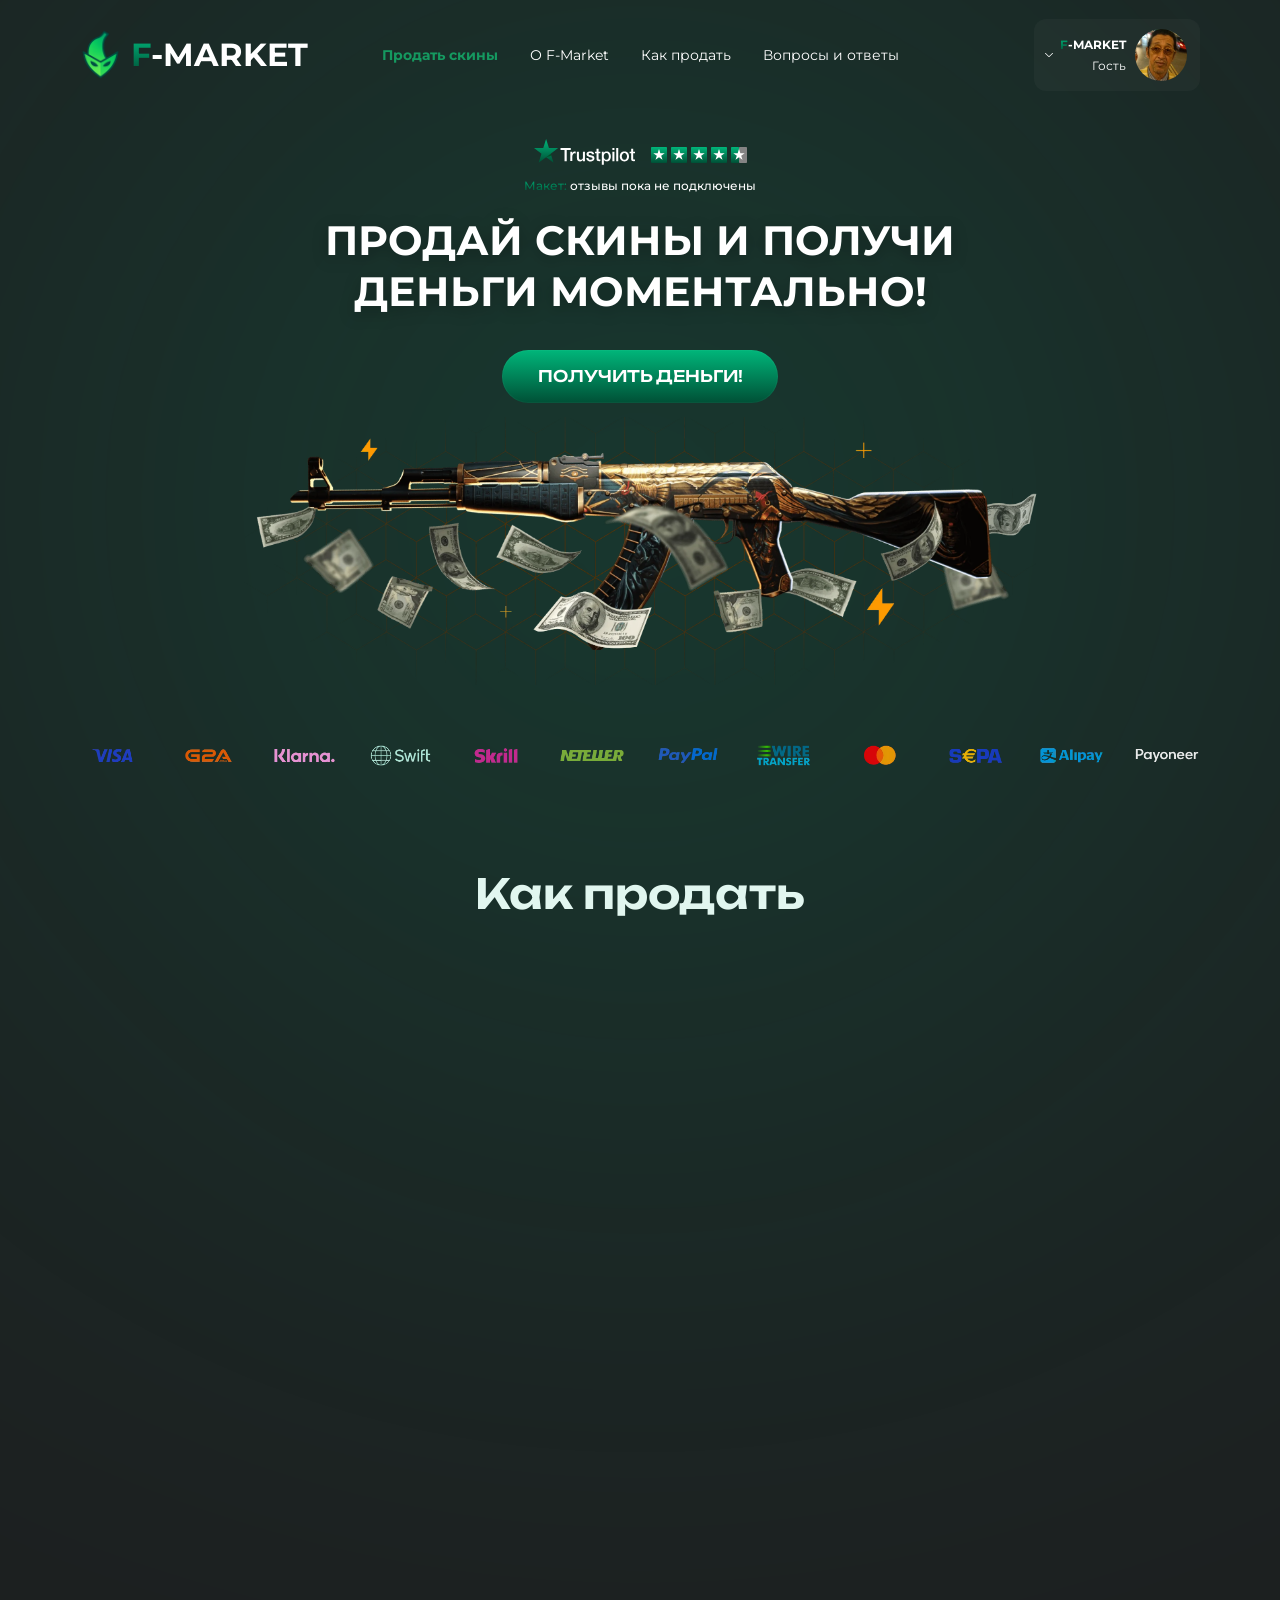
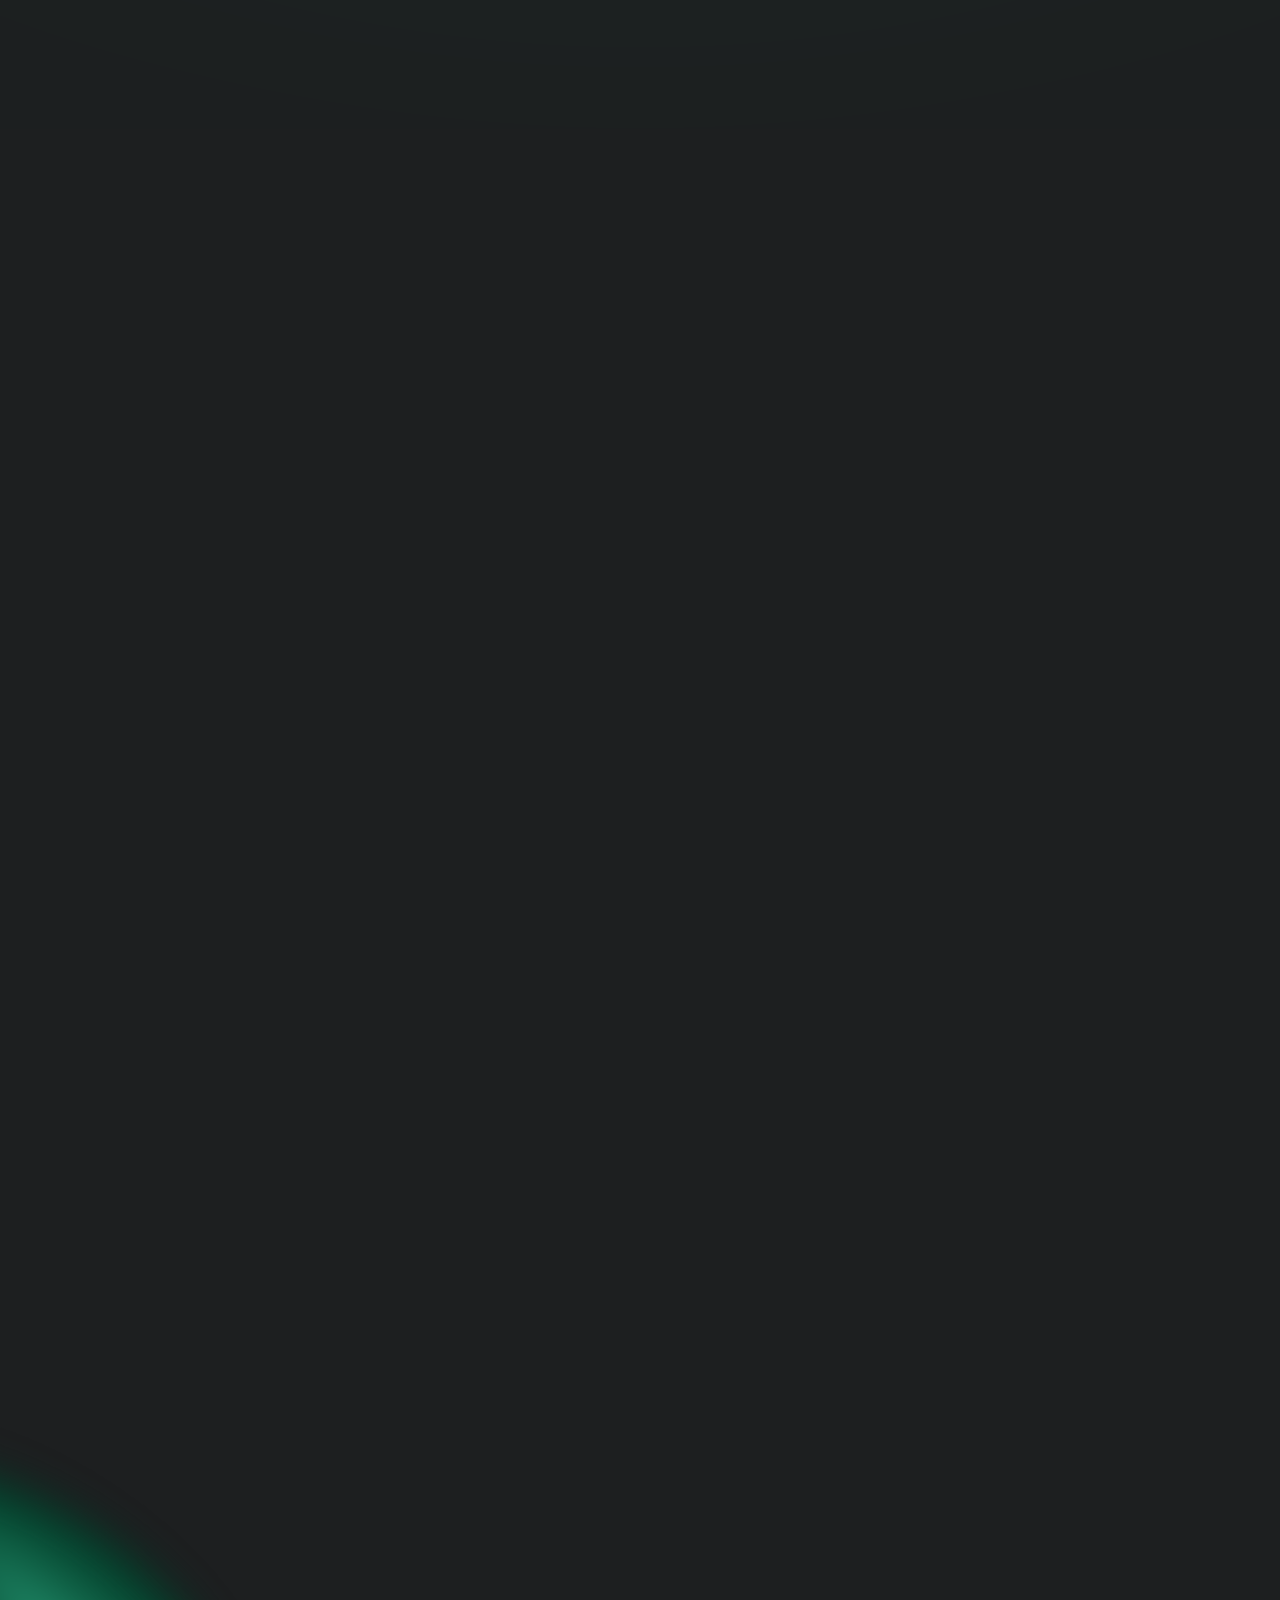
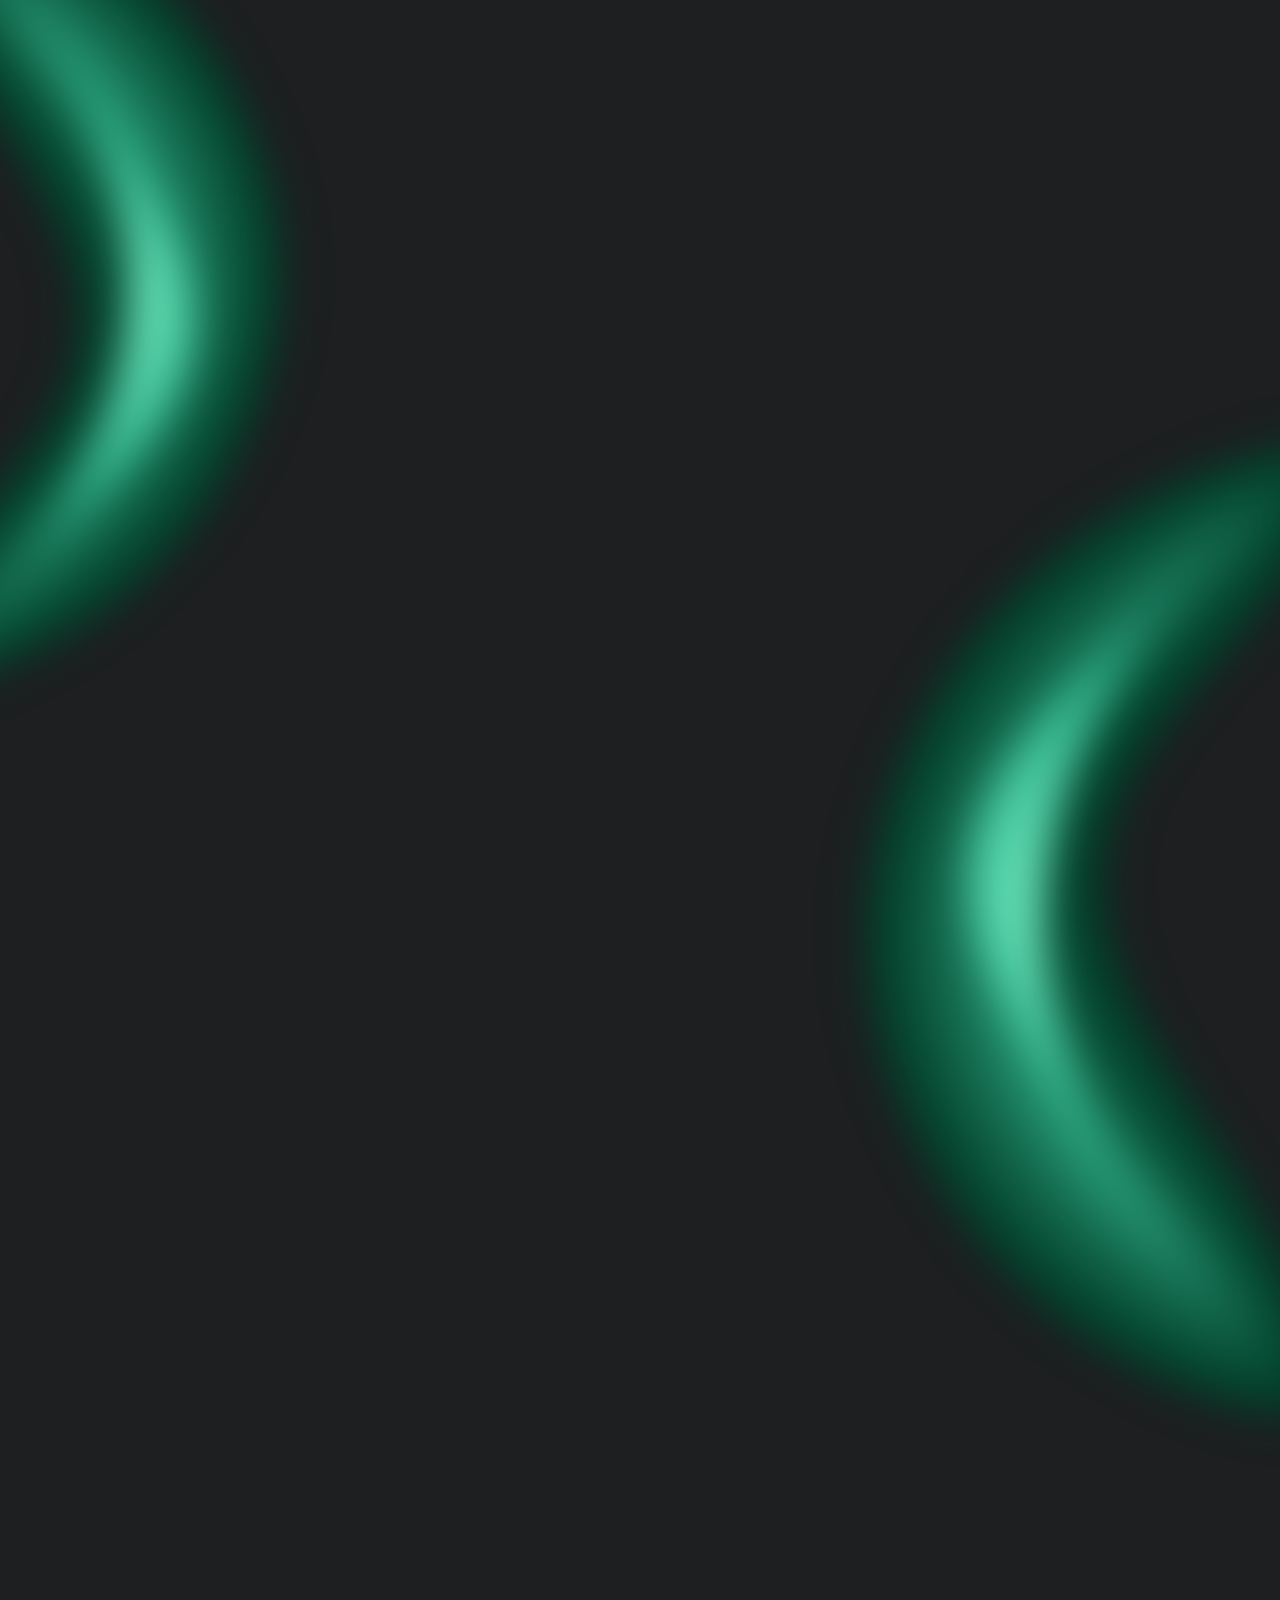
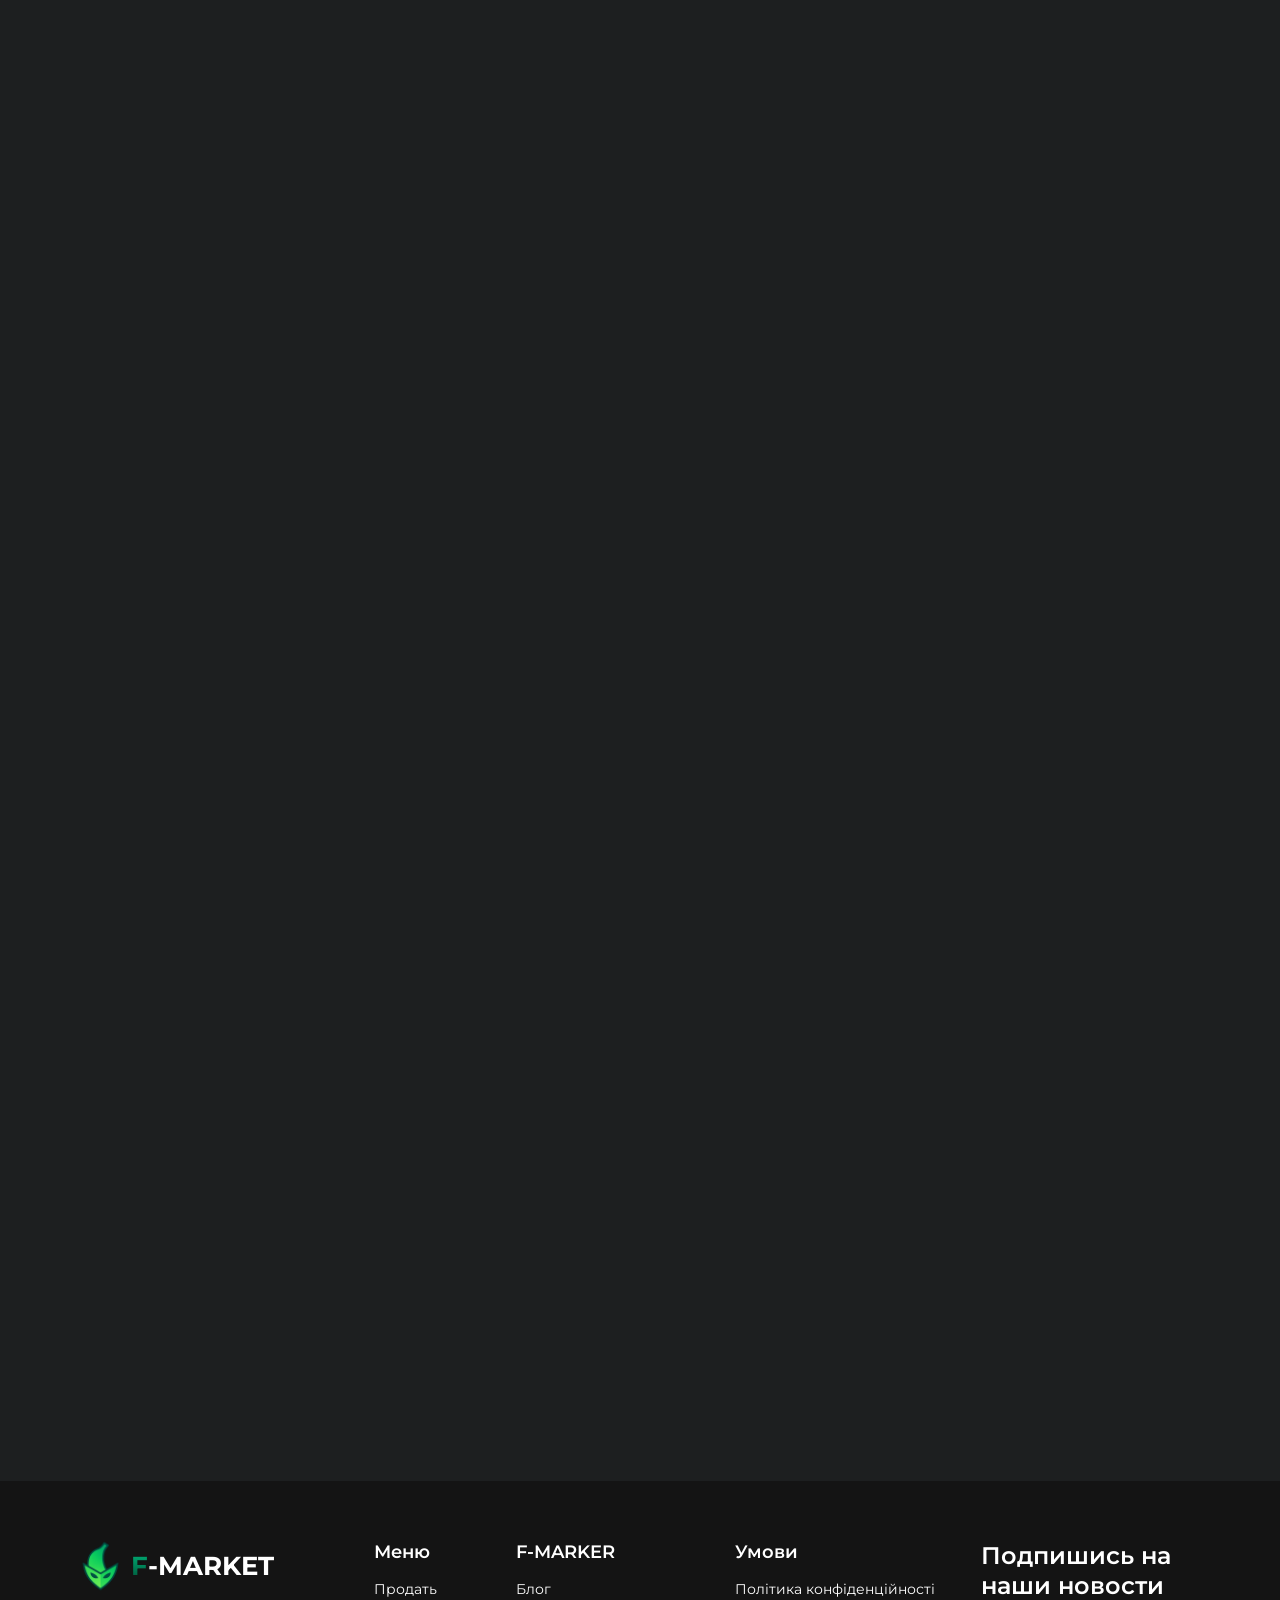
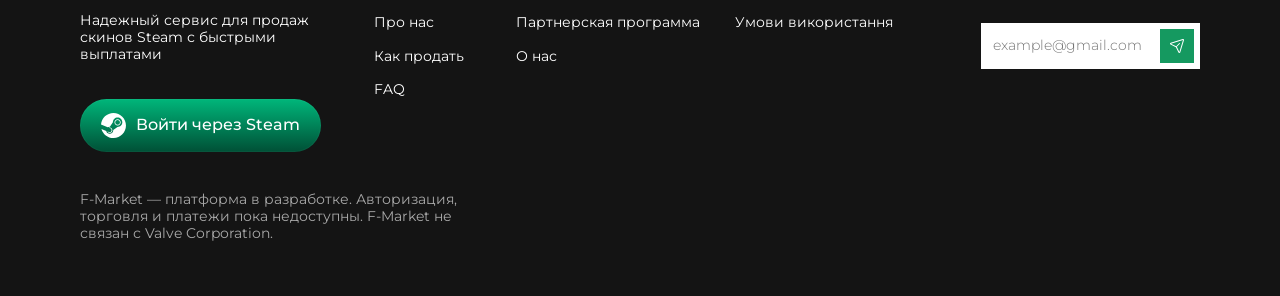
==== commit 06f94e80: "aaa" ====
--- a/index.html
+++ b/index.html
@@ -22,7 +22,7 @@
           <a class="logo" href="#top" aria-label="F-Market — главная">
             <span class="logo__art">
               <img
-                src="./images/58825.png"
+                src="./images/58825.webp"
                 class=""
                 alt=""
                 width="1024"
@@ -32,11 +32,16 @@
             <span> <span class="green-text">F</span>-MARKET</span>
           </a>
           <nav class="nav" id="navigation" aria-label="Основная навигация">
-            <a class="nav__active" href="#sell">Продать</a>
-            <a href="#about">Про нас</a>
-            <a href="#how">Как продать</a>
-            <a href="#faq">FAQ</a>
+            <div class="nav__intro"><span class="nav__eyebrow">F-MARKET / CS2</span><h2>Твои скины.<br><span>Твои возможности.</span></h2><p>Всё о продаже — в одном месте.</p></div>
+            <div class="nav__links">
+              <a class="nav__active" href="#sell"><span class="nav__icon" aria-hidden="true">↗</span><span>Продать скины<small>Начни с подключения Steam</small></span><span class="nav__arrow" aria-hidden="true">↗</span></a>
+              <a href="#about"><span class="nav__icon" aria-hidden="true">◈</span><span>О F-Market<small>Знакомство с платформой</small></span><span class="nav__arrow" aria-hidden="true">↗</span></a>
+              <a href="#how"><span class="nav__icon" aria-hidden="true">≋</span><span>Как продать<small>Четыре простых шага</small></span><span class="nav__arrow" aria-hidden="true">↗</span></a>
+              <a href="#faq"><span class="nav__icon" aria-hidden="true">?</span><span>Вопросы и ответы<small>Разберёмся в деталях</small></span><span class="nav__arrow" aria-hidden="true">↗</span></a>
+            </div>
+            <div class="nav__bottom"><button class="button" data-auth><img src="./images/f2a6f.svg" width="24" height="24" alt="">Войти через Steam <span aria-hidden="true">↗</span></button><p>Подключение Steam пока недоступно</p></div>
           </nav>
+          <div class="nav-backdrop" aria-hidden="true"></div>
           <div class="header__actions">
             <div class="profile">
               <button
@@ -47,10 +52,10 @@
                 <img src="./images/b1a36.svg" class="profile__chevron" alt="" />
                 <span class="profile__text">
                   <strong> <span class="green-text">F</span>-MARKET</strong>
-                  <span>achie_1</span>
+                  <span>Гость</span>
                 </span>
                 <img
-                  src="./images/27f30.png"
+                  src="./images/27f30.webp"
                   class="profile__avatar"
                   alt="Аватар профиля"
                   width="52"
@@ -58,7 +63,7 @@
                 />
               </button>
               <div class="profile__menu" id="profile-menu" hidden>
-                <p>Профиль из макета</p>
+                <p>Вы ещё не вошли в аккаунт</p>
                 <button data-auth>Войти через Steam</button>
               </div>
             </div>
@@ -84,7 +89,7 @@
               <div class="trust">
                 <img src="./images/41ec1.svg" class="" alt="Trustpilot" />
                 <p>
-                  <span class="green-text">Отлично:</span> 18k+ отзывов о нас!
+                  <span class="green-text">Макет:</span> отзывы пока не подключены
                 </p>
               </div>
               <h1 id="hero-title">
@@ -96,7 +101,7 @@
               </button>
             </div>
             <img
-              src="./images/fff07.png"
+              src="./images/fff07.webp"
               class="hero__art"
               alt="Скин AK-47 и денежные купюры"
               width="1153"
@@ -105,84 +110,84 @@
             />
             <div class="payments" aria-label="Платёжные системы">
               <img
-                src="./images/b2bc0.png"
-                class=""
-                alt=""
-                width="98"
-                height="38"
-              />
-              <img
-                src="./images/6af7e.png"
-                class=""
-                alt=""
-                width="98"
-                height="38"
-              />
-              <img
-                src="./images/81dca.png"
-                class=""
-                alt=""
-                width="98"
-                height="38"
-              />
-              <img
-                src="./images/8d662.png"
-                class=""
-                alt=""
-                width="98"
-                height="38"
-              />
-              <img
-                src="./images/5012a.png"
-                class=""
-                alt=""
-                width="98"
-                height="38"
-              />
-              <img
-                src="./images/6a6a5.png"
-                class=""
-                alt=""
-                width="98"
-                height="38"
-              />
-              <img
-                src="./images/85631.png"
-                class=""
-                alt=""
-                width="98"
-                height="38"
-              />
-              <img
-                src="./images/29c9d.png"
-                class=""
-                alt=""
-                width="98"
-                height="38"
-              />
-              <img
-                src="./images/b1600.png"
-                class=""
-                alt=""
-                width="98"
-                height="38"
-              />
-              <img
-                src="./images/481b4.png"
-                class=""
-                alt=""
-                width="98"
-                height="38"
-              />
-              <img
-                src="./images/e748c.png"
-                class=""
-                alt=""
-                width="98"
-                height="38"
-              />
-              <img
-                src="./images/f6c88.png"
+                src="./images/b2bc0.webp"
+                class=""
+                alt=""
+                width="98"
+                height="38"
+              />
+              <img
+                src="./images/6af7e.webp"
+                class=""
+                alt=""
+                width="98"
+                height="38"
+              />
+              <img
+                src="./images/81dca.webp"
+                class=""
+                alt=""
+                width="98"
+                height="38"
+              />
+              <img
+                src="./images/8d662.webp"
+                class=""
+                alt=""
+                width="98"
+                height="38"
+              />
+              <img
+                src="./images/5012a.webp"
+                class=""
+                alt=""
+                width="98"
+                height="38"
+              />
+              <img
+                src="./images/6a6a5.webp"
+                class=""
+                alt=""
+                width="98"
+                height="38"
+              />
+              <img
+                src="./images/85631.webp"
+                class=""
+                alt=""
+                width="98"
+                height="38"
+              />
+              <img
+                src="./images/29c9d.webp"
+                class=""
+                alt=""
+                width="98"
+                height="38"
+              />
+              <img
+                src="./images/b1600.webp"
+                class=""
+                alt=""
+                width="98"
+                height="38"
+              />
+              <img
+                src="./images/481b4.webp"
+                class=""
+                alt=""
+                width="98"
+                height="38"
+              />
+              <img
+                src="./images/e748c.webp"
+                class=""
+                alt=""
+                width="98"
+                height="38"
+              />
+              <img
+                src="./images/f6c88.webp"
                 class=""
                 alt=""
                 width="98"
@@ -199,7 +204,7 @@
               <div class="step__visual">
                 <div class="step__crop step__crop--1">
                   <img
-                    src="./images/3f33e.png"
+                    src="./images/3f33e.webp"
                     class=""
                     alt=""
                     loading="lazy"
@@ -219,7 +224,7 @@
               <div class="step__visual">
                 <div class="step__crop step__crop--2">
                   <img
-                    src="./images/87090.png"
+                    src="./images/87090.webp"
                     class=""
                     alt=""
                     loading="lazy"
@@ -239,7 +244,7 @@
               <div class="step__visual">
                 <div class="step__crop step__crop--3">
                   <img
-                    src="./images/a4674.png"
+                    src="./images/a4674.webp"
                     class=""
                     alt=""
                     loading="lazy"
@@ -259,7 +264,7 @@
               <div class="step__visual">
                 <div class="step__crop step__crop--4">
                   <img
-                    src="./images/32952.png"
+                    src="./images/32952.webp"
                     class=""
                     alt=""
                     loading="lazy"
@@ -285,7 +290,7 @@
             <article class="stat stat--sold reveal">
               <div class="stat__sold-image">
                 <img
-                  src="./images/e96b6.png"
+                  src="./images/e96b6.webp"
                   class=""
                   alt="Проданные скины"
                   loading="lazy"
@@ -294,8 +299,8 @@
                 />
               </div>
               <div class="stat__copy">
-                <p class="stat__value">50 092 071</p>
-                <h2>СКИНОВ ПРОДАНО</h2>
+                <p class="stat__value">—</p>
+                <h2>СТАТИСТИКА ГОТОВИТСЯ</h2>
               </div>
               <a class="stat__arrow" href="#how" aria-label="Как продать скины">
                 <img src="./images/99f70.svg" class="" alt="" />
@@ -303,8 +308,8 @@
             </article>
             <article class="stat stat--rating reveal">
               <div class="stat__copy">
-                <p class="stat__value">9.81</p>
-                <h2>СРЕДНЯЯ ОЦЕНКА</h2>
+                <p class="stat__value">—</p>
+                <h2>РЕЙТИНГ ПОКА НЕДОСТУПЕН</h2>
               </div>
               <a
                 class="stat__arrow"
@@ -315,7 +320,7 @@
               </a>
               <div class="stat__rating-image">
                 <img
-                  src="./images/f712e.png"
+                  src="./images/f712e.webp"
                   class=""
                   alt="Скин оружия со звездой"
                   loading="lazy"
@@ -328,8 +333,8 @@
           <div class="stats__column">
             <article class="stat stat--reviews reveal">
               <div class="stat__copy">
-                <p class="stat__value">11 893</p>
-                <h2>ВСЕГО ОТЗЫВОВ</h2>
+                <p class="stat__value">—</p>
+                <h2>ОТЗЫВЫ ПОКА НЕ ПОДКЛЮЧЕНЫ</h2>
               </div>
               <a class="stat__arrow" href="#faq" aria-label="Вопросы о сервисе">
                 <img src="./images/99f70.svg" class="" alt="" />
@@ -337,7 +342,7 @@
               <div class="stat__reviews-image">
                 <div>
                   <img
-                    src="./images/68822.png"
+                    src="./images/68822.webp"
                     class=""
                     alt="Игровые скины и отзывы"
                     loading="lazy"
@@ -349,8 +354,8 @@
             </article>
             <article class="stat stat--years reveal">
               <div class="stat__copy">
-                <p class="stat__value">7</p>
-                <h2>ЛЕТ НА РЫНКЕ</h2>
+                <p class="stat__value">—</p>
+                <h2>F-MARKET В РАЗРАБОТКЕ</h2>
               </div>
               <a
                 class="stat__arrow"
@@ -360,7 +365,7 @@
                 <img src="./images/99f70.svg" class="" alt="" />
               </a>
               <img
-                src="./images/843a5.png"
+                src="./images/843a5.webp"
                 class="stat__years-image"
                 alt="Персонажи F-Market"
                 loading="lazy"
@@ -380,7 +385,7 @@
           <div class="showcase__screen">
             <div class="showcase__screen-image">
               <img
-                src="./images/f9cd5.png"
+                src="./images/f9cd5.webp"
                 class=""
                 alt="Предпросмотр инвентаря скинов"
                 loading="lazy"
@@ -398,7 +403,7 @@
             </div>
           </div>
           <img
-            src="./images/f5cbd.png"
+            src="./images/f5cbd.webp"
             class="showcase__ring showcase__ring--one"
             alt=""
             loading="lazy"
@@ -406,7 +411,7 @@
             height="1310"
           />
           <img
-            src="./images/f5cbd.png"
+            src="./images/f5cbd.webp"
             class="showcase__ring showcase__ring--two"
             alt=""
             loading="lazy"
@@ -414,7 +419,7 @@
             height="1310"
           />
           <img
-            src="./images/2981e.png"
+            src="./images/2981e.webp"
             class="showcase__characters"
             alt="Игровые персонажи со скинами"
             loading="lazy"
@@ -425,7 +430,7 @@
         <div class="features">
           <div aria-hidden="true">
             <img
-              src="./images/f5cbd.png"
+              src="./images/f5cbd.webp"
               class="features__ring features__ring--left"
               alt=""
               loading="lazy"
@@ -433,7 +438,7 @@
               height="1310"
             />
             <img
-              src="./images/f5cbd.png"
+              src="./images/f5cbd.webp"
               class="features__ring features__ring--right"
               alt=""
               loading="lazy"
@@ -456,7 +461,7 @@
               </div>
               <div class="feature__visual feature__visual--cash">
                 <img
-                  src="./images/ea211.png"
+                  src="./images/ea211.webp"
                   class=""
                   alt="Обмен скинов на деньги"
                   loading="lazy"
@@ -468,7 +473,7 @@
             <section class="feature feature--left reveal">
               <div class="feature__visual feature__visual--fees">
                 <img
-                  src="./images/6413f.png"
+                  src="./images/6413f.webp"
                   class=""
                   alt="Скины с низкой комиссией"
                   loading="lazy"
@@ -479,7 +484,7 @@
               <div class="feature__copy">
                 <h2>Самые низкие комиссии на рынке</h2>
                 <p>
-                  DMarket предлагает одну из самых низких комиссий на рынке.
+                  F-Market предлагает одну из самых низких комиссий на рынке.
                   Получите максимум от своих предметов.
                 </p>
                 <button class="button button--square" data-auth>
@@ -492,7 +497,7 @@
                 <h2>Лучшие цены на ваши скины</h2>
                 <p>
                   Хватит задаваться вопросом, как продать предметы CS2. Пришло
-                  время познакомиться с DMarket и присоединиться к самой удобной
+                  время познакомиться с F-Market и присоединиться к самой удобной
                   и надежной платформе для продажи CS2 предметов.
                 </p>
                 <button class="button button--square" data-auth>
@@ -501,7 +506,7 @@
               </div>
               <div class="feature__visual feature__visual--prices">
                 <img
-                  src="./images/38881.png"
+                  src="./images/38881.webp"
                   class=""
                   alt="Игровой нож и деньги"
                   loading="lazy"
@@ -520,7 +525,7 @@
           <div class="register__inner">
             <div class="register__texture" aria-hidden="true">
               <img
-                src="./images/33442.png"
+                src="./images/33442.webp"
                 class=""
                 alt=""
                 width="65536"
@@ -535,7 +540,7 @@
               <button class="button" data-auth>Авторизоваться</button>
             </div>
             <img
-              src="./images/38881.png"
+              src="./images/38881.webp"
               class="register__art"
               alt=""
               loading="lazy"
@@ -705,7 +710,7 @@
             <details class="faq__item reveal">
               <summary>
                 <span lang="uk"
-                  >Чому варто використовувати CS.MONEY для продажу скінів
+                  >Чому варто використовувати F-Market для продажу скінів
                   CS2?</span
                 >
                 <span class="faq__icon" aria-hidden="true">
@@ -733,7 +738,7 @@
               <a class="logo" href="#top" aria-label="F-Market — главная">
                 <span class="logo__art">
                   <img
-                    src="./images/58825.png"
+                    src="./images/58825.webp"
                     class=""
                     alt=""
                     width="1024"
@@ -794,9 +799,7 @@
             </div>
           </div>
           <p class="footer__legal">
-            Веб-сайт LisSkins управляется компанией Ин-Гейм Солюшнз ПТЕ, ЛТД ©
-            2017-2025 Lis-Skins, Все права защищены Powered by Steam. Not
-            affiliated with Valve Corp.
+            F-Market — платформа в разработке. Авторизация, торговля и платежи пока недоступны. F-Market не связан с Valve Corporation.
           </p>
         </div>
       </footer>
--- a/css/main.css
+++ b/css/main.css
@@ -1704,7 +1704,7 @@
     padding:35px 24px 24px
   }
 }
-@media(max-width:390px) {
+@media(max-width:440px) {
   .container {
     width:calc(100% - 32px)
   }
@@ -1777,3 +1777,41 @@
     transform:none
   }
 }
+
+/* Responsive navigation: shared desktop links, animated mobile panel. */
+.nav__links { display:flex; align-items:center; gap:32px; }
+.nav__intro,.nav__bottom,.nav__icon,.nav__arrow,.nav small,.nav-backdrop { display:none; }
+@media(max-width:1200px) and (min-width:851px) { .nav__links { gap:18px; } .nav { font-size:12px; } }
+@media(max-width:850px) {
+  html.menu-open,html.menu-open body { overflow:hidden; }
+  .header { z-index:30; }
+  .menu-toggle { position:relative; z-index:34; width:46px; height:46px; padding:13px; border:1px solid #ffffff16; transition:background .25s,border-color .25s; }
+  .menu-toggle[aria-expanded=true] { background:#00b67a20; border-color:#00b67a70; }
+  .nav-backdrop { display:block; position:fixed; inset:76px 0 0; z-index:31; background:#080d0caa; backdrop-filter:blur(8px); opacity:0; visibility:hidden; transition:opacity .3s,visibility .3s; }
+  .nav-backdrop.is-visible { opacity:1; visibility:visible; }
+  .nav { display:flex; position:fixed; z-index:32; top:84px; left:12px; right:12px; max-height:calc(100dvh - 100px); max-width:480px; margin-left:auto; padding:24px; gap:22px; overflow-y:auto; overscroll-behavior:contain; background:linear-gradient(145deg,#26352e 0%,#202624 45%,#1c211f 100%); border:1px solid #ffffff20; border-radius:24px; box-shadow:0 24px 80px #0008; opacity:0; visibility:hidden; transform:translateY(-12px) scale(.98); transform-origin:top right; transition:opacity .28s,transform .38s var(--ease),visibility .38s; }
+  .nav.is-open { opacity:1; visibility:visible; transform:none; animation:none; }
+  .nav__intro { display:block; padding:0 4px; }
+  .nav__eyebrow { color:#71d7ad; font-size:10px; letter-spacing:2px; font-weight:600; }
+  .nav__intro h2 { margin:12px 0 8px; font-size:26px; line-height:1.25; letter-spacing:-.7px; }
+  .nav__intro h2 span { color:#69dcae; }
+  .nav__intro p,.nav__bottom p { font-size:11px; color:#a9b9b1; }
+  .nav__links { display:grid; gap:8px; align-items:stretch; }
+  .nav__links a { display:flex; align-items:center; gap:12px; min-height:68px; padding:12px; border:1px solid #ffffff0c; border-radius:14px; background:#ffffff04; font-size:14px; font-weight:600; opacity:0; transform:translateY(10px); transition:background .2s,border-color .2s,opacity .3s,transform .4s var(--ease); }
+  .nav.is-open .nav__links a { opacity:1; transform:none; }
+  .nav.is-open .nav__links a:nth-child(2) { transition-delay:35ms; }
+  .nav.is-open .nav__links a:nth-child(3) { transition-delay:70ms; }
+  .nav.is-open .nav__links a:nth-child(4) { transition-delay:105ms; }
+  .nav__links a:hover { background:#00b67a14; border-color:#00b67a50; color:#fff; }
+  .nav__links a:after { display:none; }
+  .nav__links .nav__active { color:#fff; background:#00b67a14; border-color:#00b67a35; }
+  .nav__icon { display:grid; place-items:center; width:36px; height:36px; flex:none; border-radius:10px; background:#ffffff08; color:#63d6a7; font-size:23px; font-weight:400; }
+  .nav small { display:block; margin-top:4px; color:#a9b9b1; font-size:10px; font-weight:400; }
+  .nav__arrow { display:block; margin-left:auto; color:#86a194; font-size:20px; }
+  .nav__bottom { display:block; border-top:1px solid #ffffff0d; padding-top:18px; }
+  .nav__bottom .button { width:100%; min-height:52px; font-size:13px; }
+  .nav__bottom .button>span { margin-left:auto; }
+  .nav__bottom p { text-align:center; margin-top:10px; font-size:10px; }
+}
+@media(max-width:360px) { .nav { padding:18px; gap:16px; } .nav__intro h2 { font-size:23px; } .nav__links a { gap:9px; padding:10px; } }
+@media(prefers-reduced-motion:reduce) { .nav,.nav__links a,.nav-backdrop { transition:none; } }
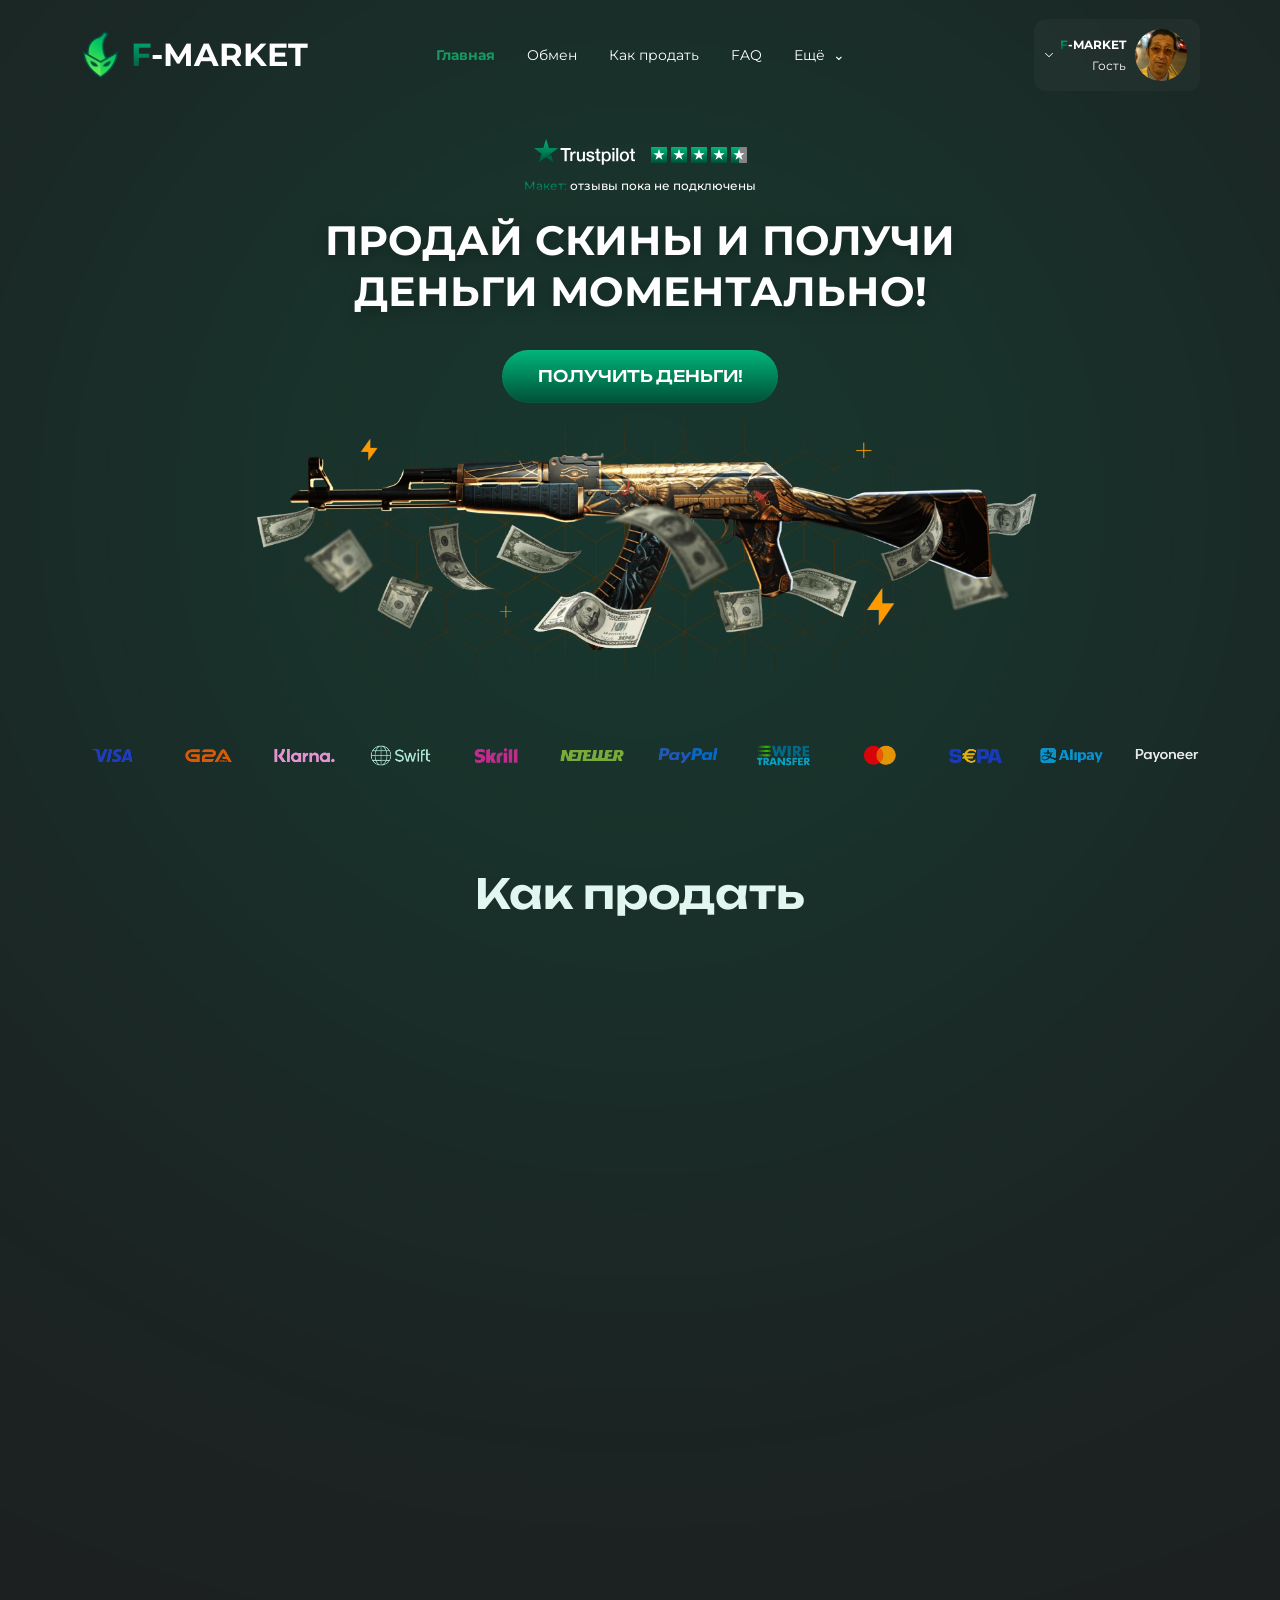
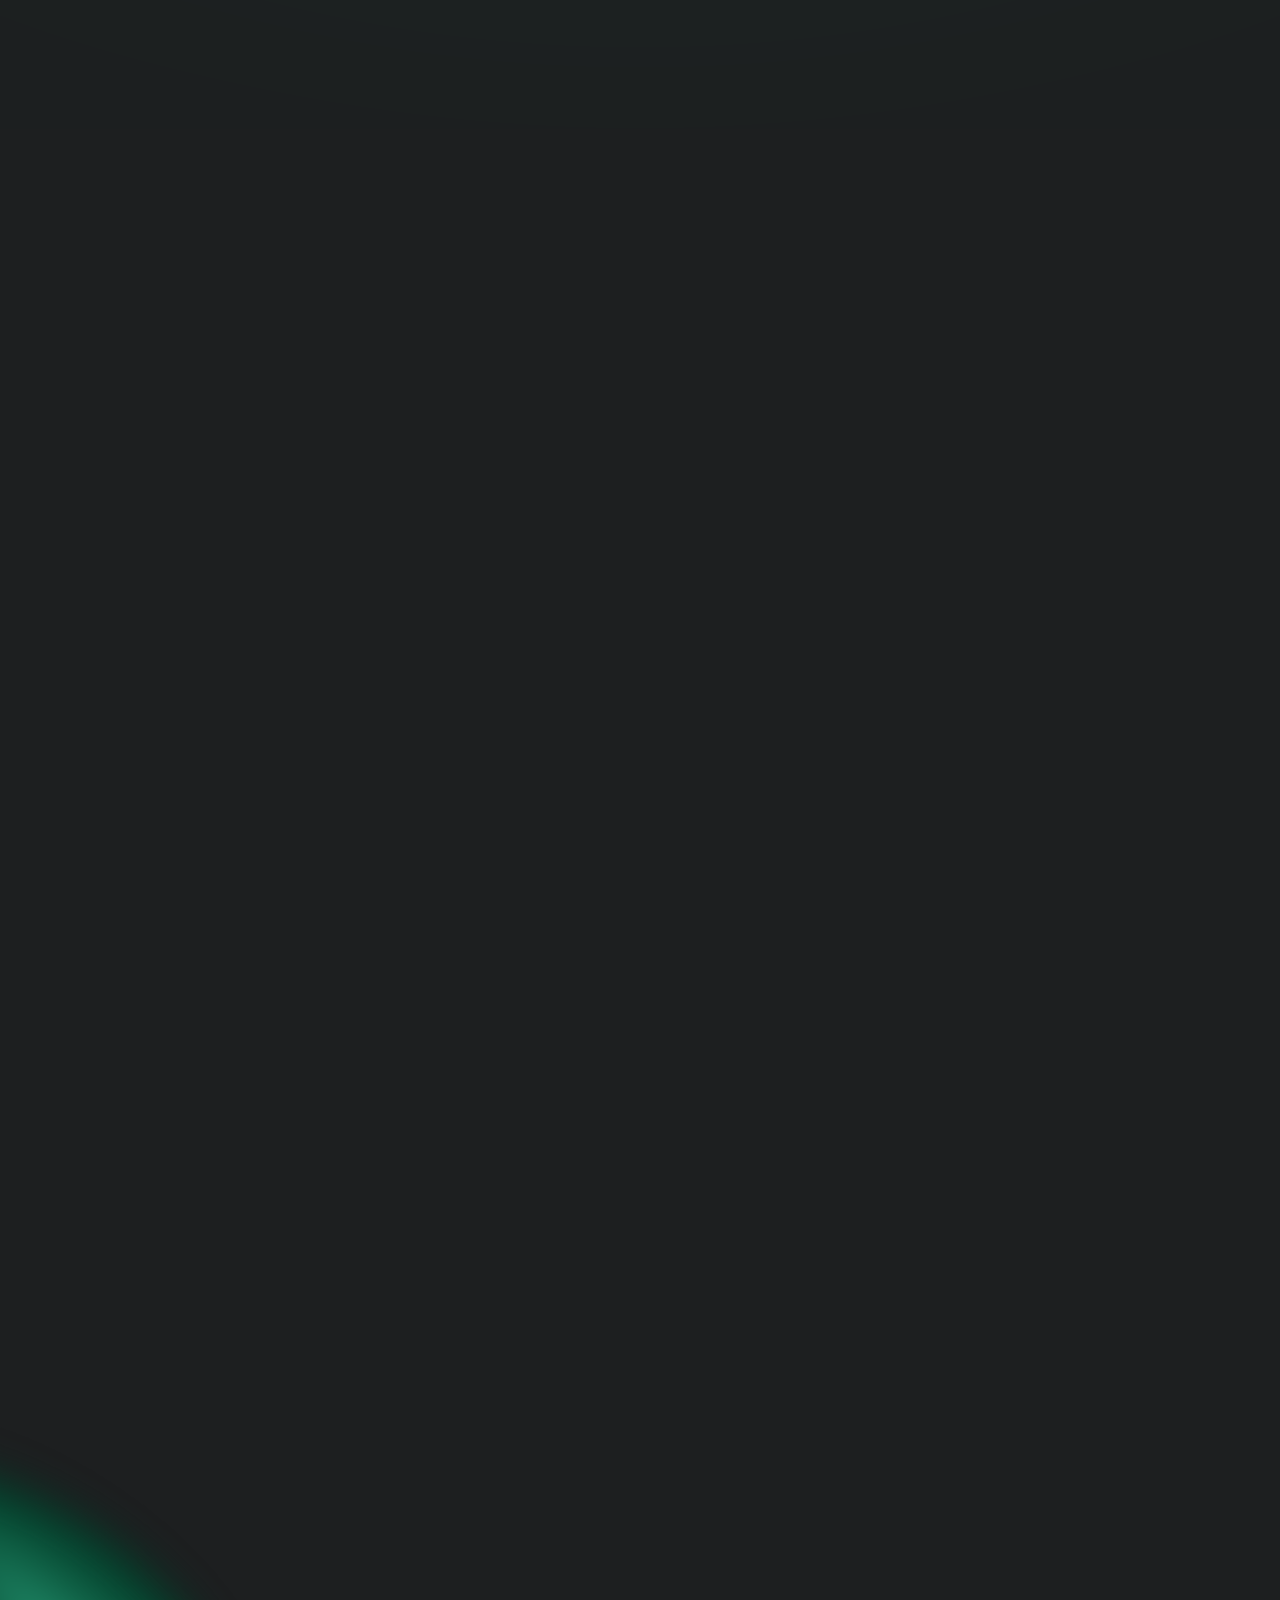
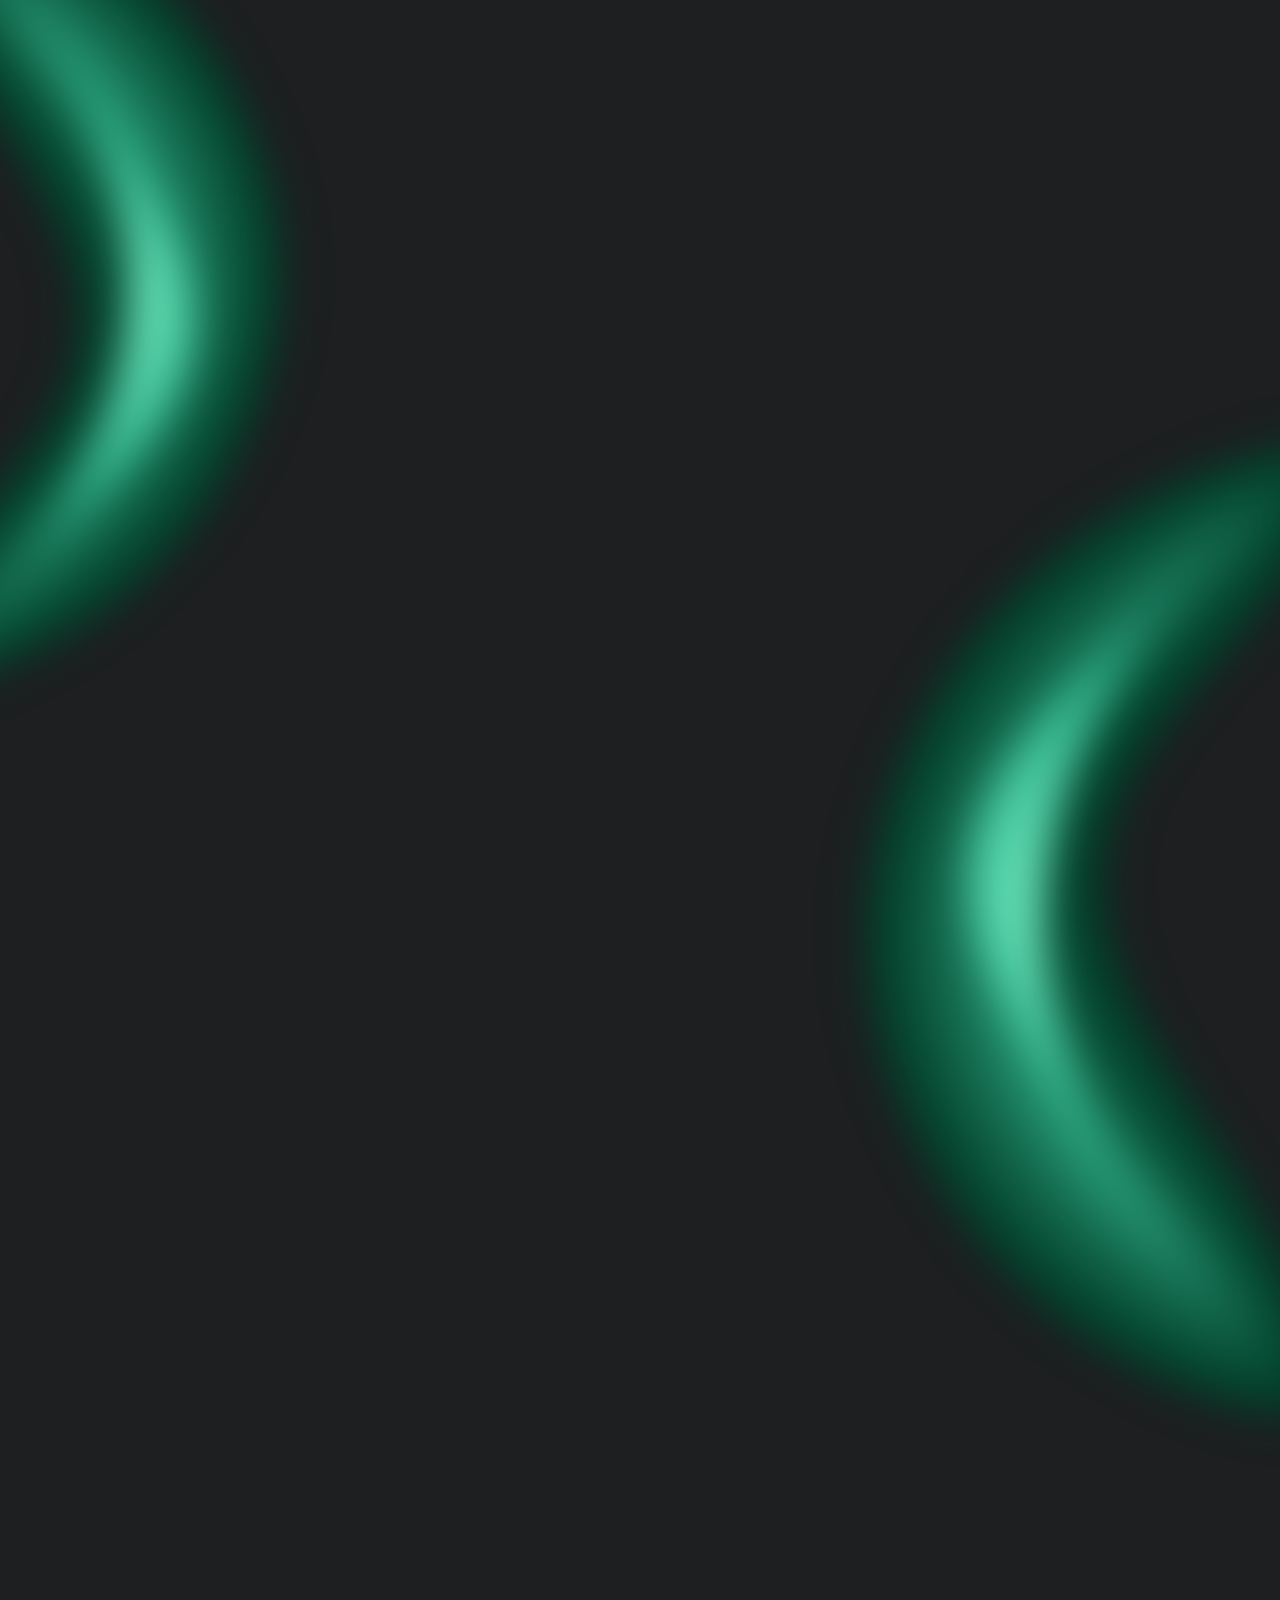
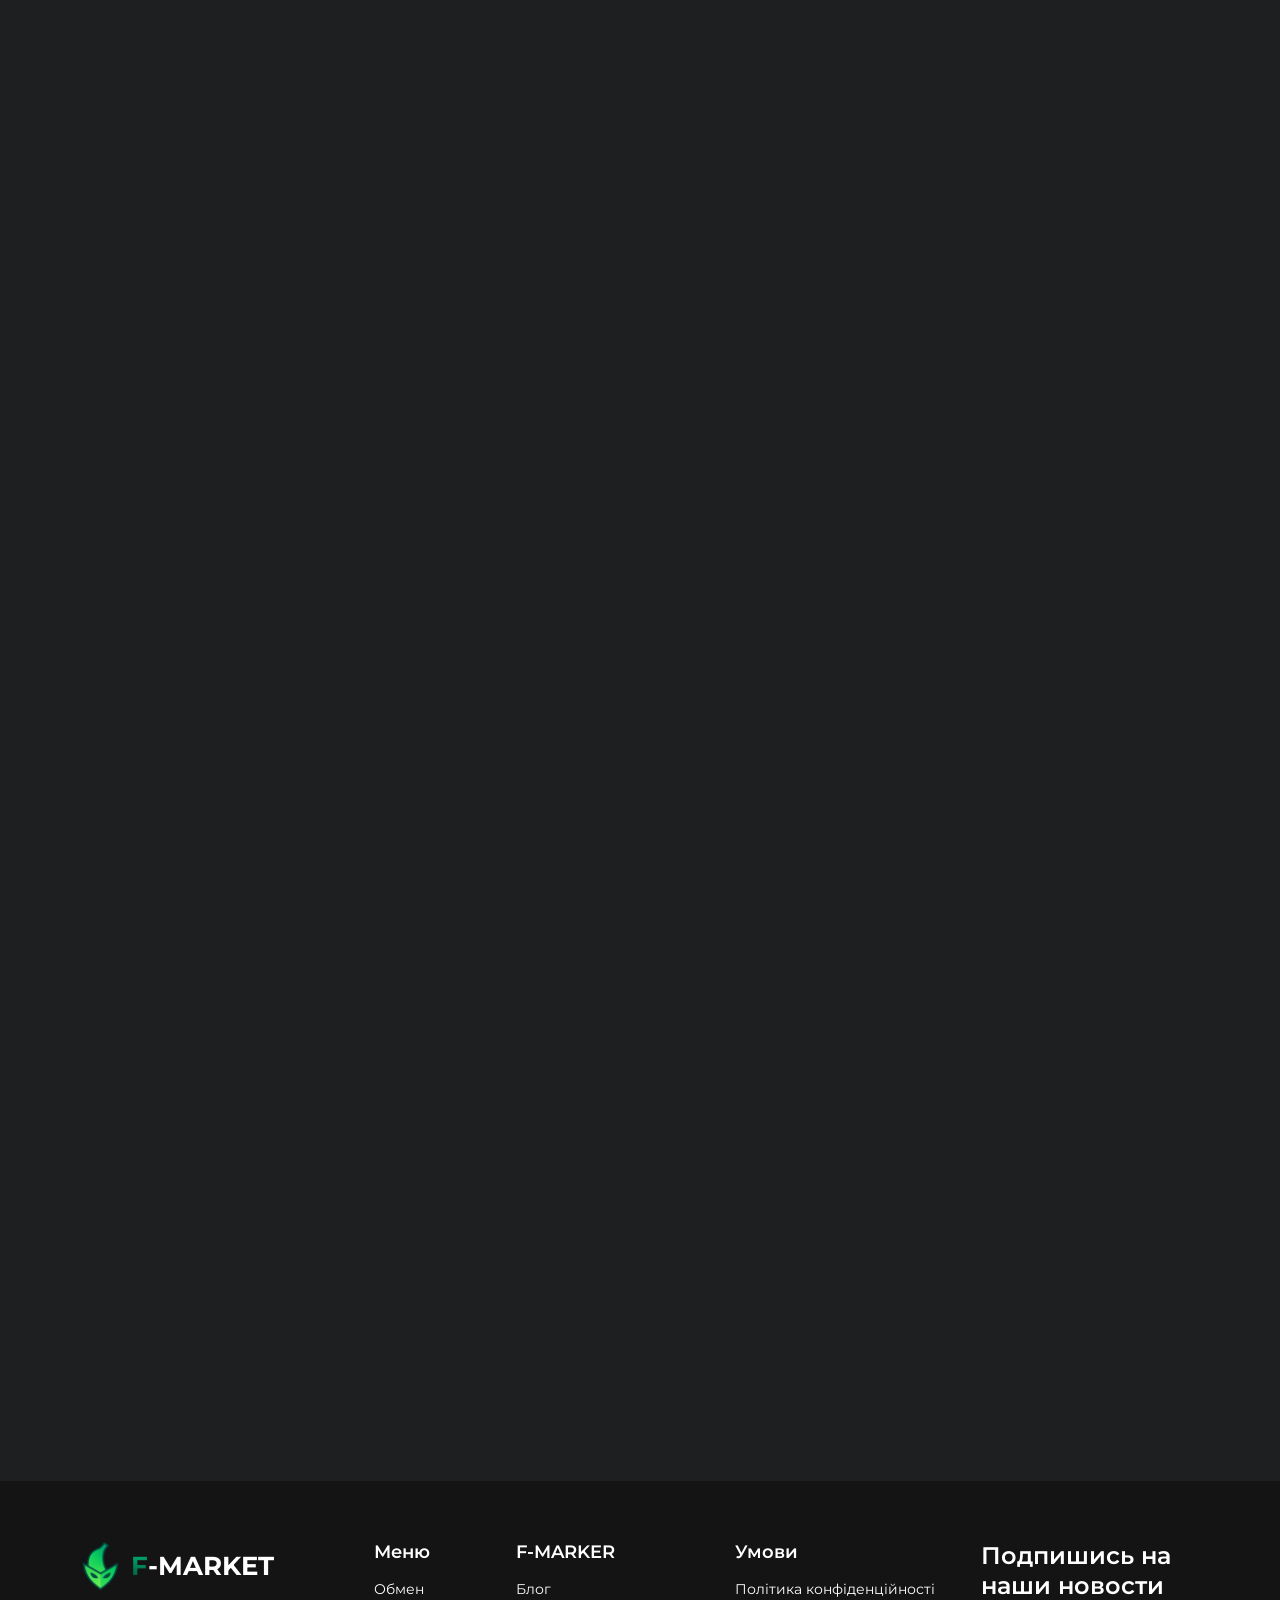
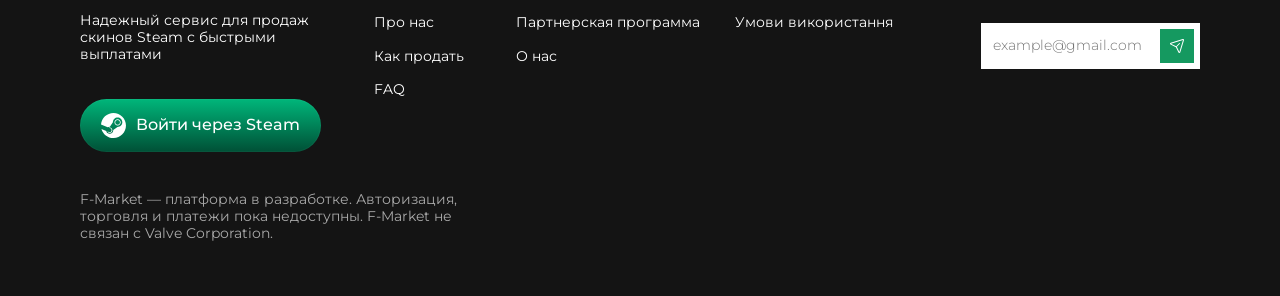
==== commit 4674c10a: "aaa2" ====
--- a/index.html
+++ b/index.html
@@ -12,6 +12,7 @@
     <link rel="icon" href="./images/58825.png" />
     <link rel="stylesheet" href="./css/fonts.css" />
     <link rel="stylesheet" href="./css/main.css" />
+    <link rel="stylesheet" href="./css/navigation-pages.css">
     <script src="./js/main.js" defer></script>
   </head>
   <body>
@@ -33,12 +34,7 @@
           </a>
           <nav class="nav" id="navigation" aria-label="Основная навигация">
             <div class="nav__intro"><span class="nav__eyebrow">F-MARKET / CS2</span><h2>Твои скины.<br><span>Твои возможности.</span></h2><p>Всё о продаже — в одном месте.</p></div>
-            <div class="nav__links">
-              <a class="nav__active" href="#sell"><span class="nav__icon" aria-hidden="true">↗</span><span>Продать скины<small>Начни с подключения Steam</small></span><span class="nav__arrow" aria-hidden="true">↗</span></a>
-              <a href="#about"><span class="nav__icon" aria-hidden="true">◈</span><span>О F-Market<small>Знакомство с платформой</small></span><span class="nav__arrow" aria-hidden="true">↗</span></a>
-              <a href="#how"><span class="nav__icon" aria-hidden="true">≋</span><span>Как продать<small>Четыре простых шага</small></span><span class="nav__arrow" aria-hidden="true">↗</span></a>
-              <a href="#faq"><span class="nav__icon" aria-hidden="true">?</span><span>Вопросы и ответы<small>Разберёмся в деталях</small></span><span class="nav__arrow" aria-hidden="true">↗</span></a>
-            </div>
+            <div class="nav__links"><a class="nav__active" aria-current="page" href="./index.html"><span class="nav__icon" aria-hidden="true">⌂</span><span>Главная<small>Знакомство с F-Market</small></span><span class="nav__arrow" aria-hidden="true">↗</span></a><a href="./change-page.html"><span class="nav__icon" aria-hidden="true">⇄</span><span>Обмен<small>Выбор предметов и расчёт</small></span><span class="nav__arrow" aria-hidden="true">↗</span></a><a href="./index.html#how"><span class="nav__icon" aria-hidden="true">≋</span><span>Как продать<small>Четыре простых шага</small></span><span class="nav__arrow" aria-hidden="true">↗</span></a><a href="#faq"><span class="nav__icon" aria-hidden="true">?</span><span>FAQ<small>Вопросы и ответы</small></span><span class="nav__arrow" aria-hidden="true">↗</span></a><details class="nav__future"><summary>Ещё <span aria-hidden="true">⌄</span></summary><div class="nav__future-list"><button type="button" data-info="Каталог" data-planned-route="market.html"><span>Каталог</span><small>Скоро</small></button><button type="button" data-info="Инвентарь" data-planned-route="inventory.html"><span>Инвентарь</span><small>Скоро</small></button><button type="button" data-info="Профиль" data-planned-route="profile.html"><span>Профиль</span><small>Скоро</small></button><button type="button" data-info="Баланс" data-planned-route="wallet.html"><span>Баланс</span><small>Скоро</small></button><button type="button" data-info="История сделок" data-planned-route="orders.html"><span>История сделок</span><small>Скоро</small></button><button type="button" data-info="Поддержка" data-planned-route="support.html"><span>Поддержка</span><small>Скоро</small></button></div></details></div>
             <div class="nav__bottom"><button class="button" data-auth><img src="./images/f2a6f.svg" width="24" height="24" alt="">Войти через Steam <span aria-hidden="true">↗</span></button><p>Подключение Steam пока недоступно</p></div>
           </nav>
           <div class="nav-backdrop" aria-hidden="true"></div>
@@ -757,7 +753,7 @@
             </div>
             <div class="footer__links">
               <h2>Меню</h2>
-              <a href="#sell">Продать</a>
+              <a href="./change-page.html">Обмен</a>
               <a href="#about">Про нас</a>
               <a href="#how">Как продать</a>
               <a href="#faq">FAQ</a>
--- a/css/navigation-pages.css
+++ b/css/navigation-pages.css
@@ -0,0 +1,13 @@
+/* Navigation shared by the existing home and exchange pages. Plain CSS-compatible SCSS. */
+.nav__future { position:relative; white-space:nowrap; }
+.nav__future summary { cursor:pointer; list-style:none; display:flex; gap:8px; align-items:center; min-height:40px; }
+.nav__future summary::-webkit-details-marker { display:none; }
+.nav__future summary:focus-visible { outline:2px solid #37e5a3; outline-offset:4px; }
+.nav__future-list { position:absolute; right:0; top:calc(100% + 10px); min-width:230px; padding:8px; background:#252b28; border:1px solid #ffffff20; border-radius:14px; box-shadow:0 15px 40px #0007; z-index:40; }
+.nav__future-list button { display:flex; width:100%; align-items:center; justify-content:space-between; gap:24px; padding:12px; border-radius:8px; background:none; text-align:left; font-size:13px; }
+.nav__future-list button:hover { background:#00b67a18; }
+.nav__future-list small { display:inline; color:#91a99d; font-size:10px; font-weight:400; }
+@media (max-width:850px) {
+ .nav__future summary { min-height:48px; padding:12px; font-size:14px; }
+ .nav__future-list { position:static; margin-top:4px; min-width:0; box-shadow:none; }
+}
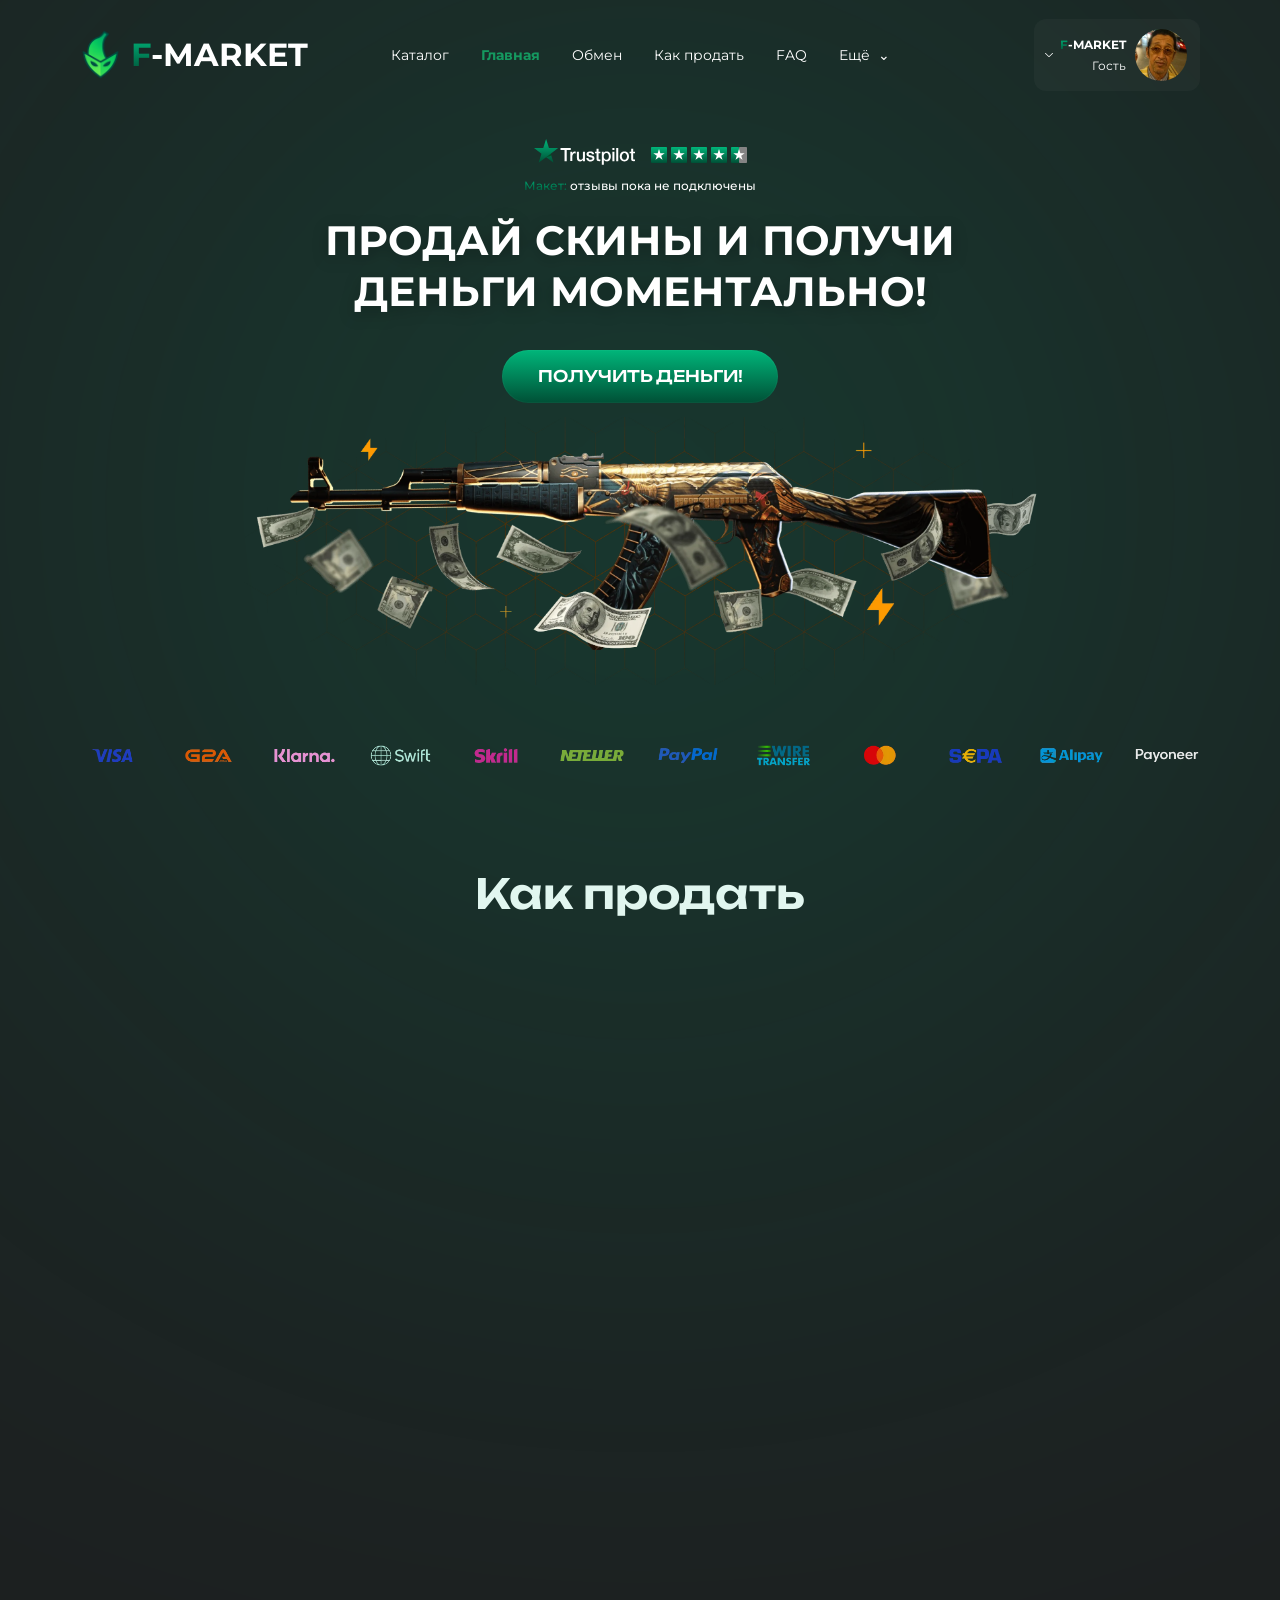
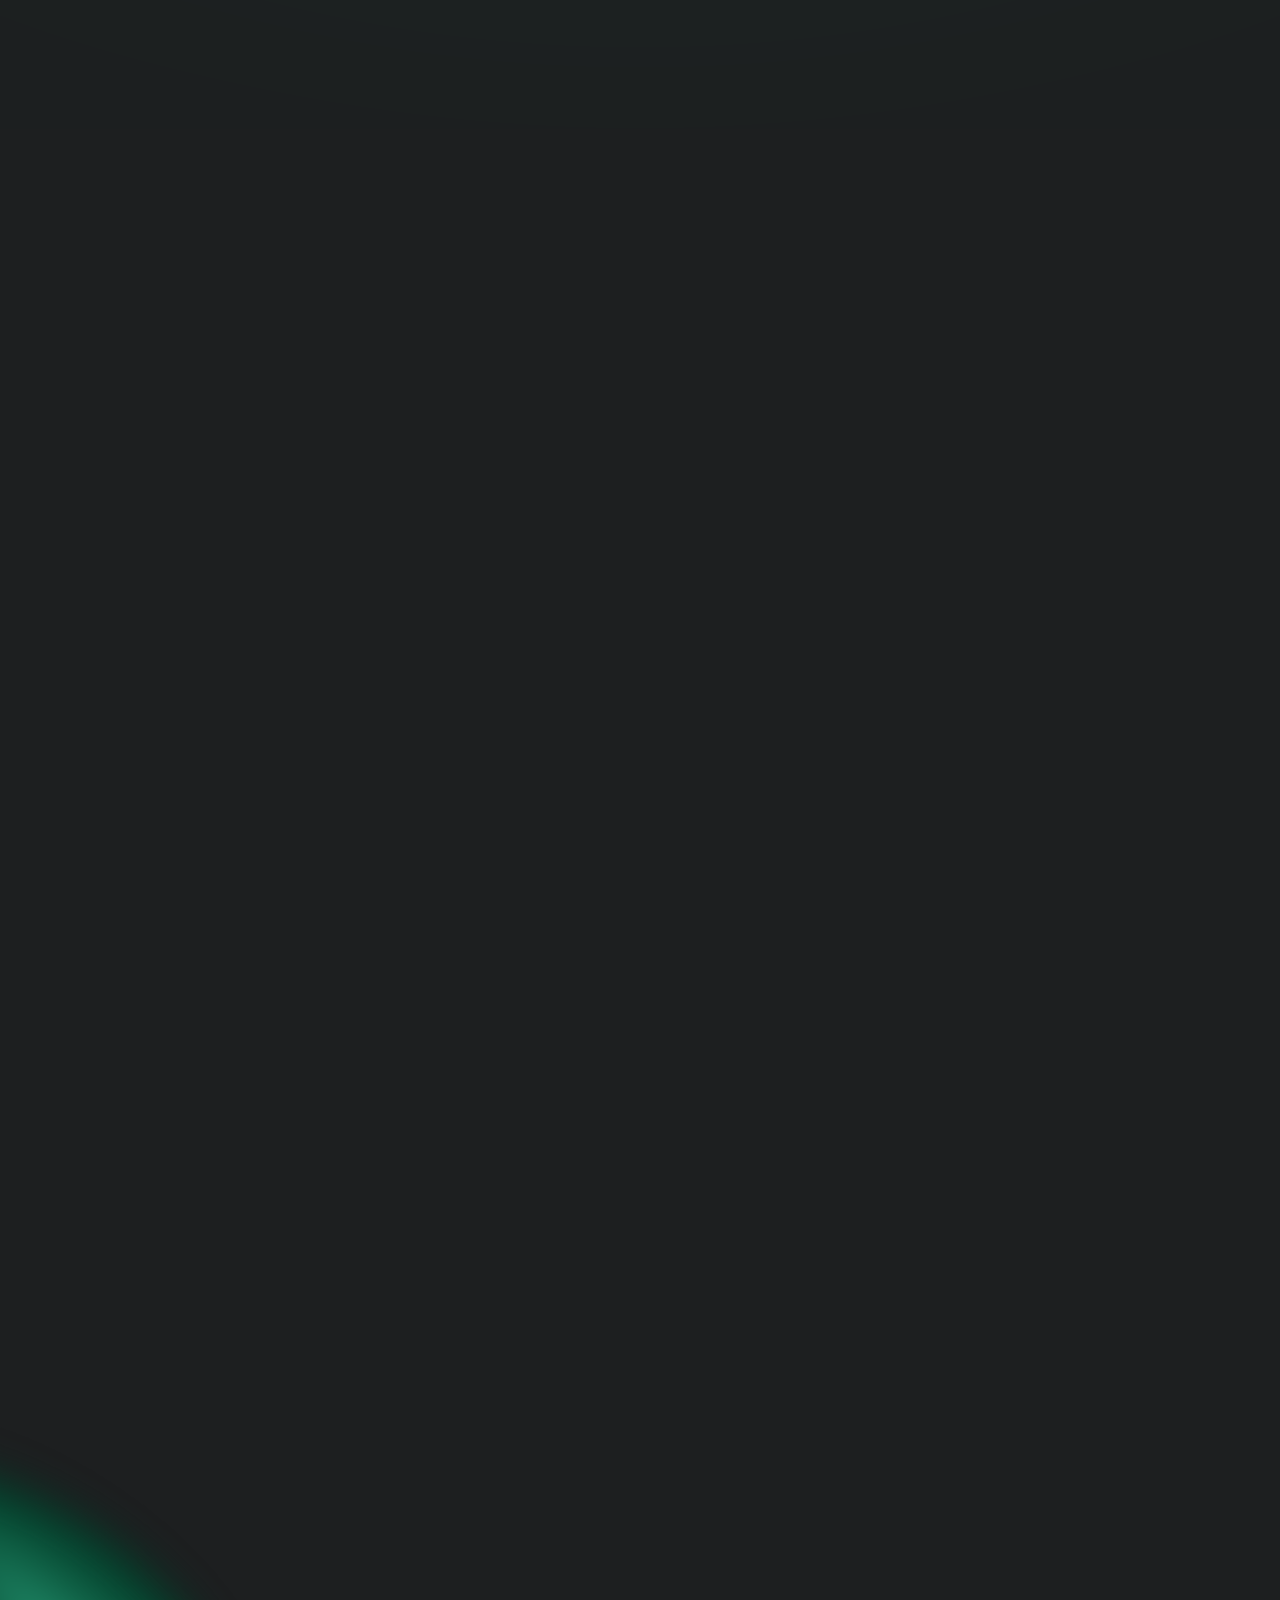
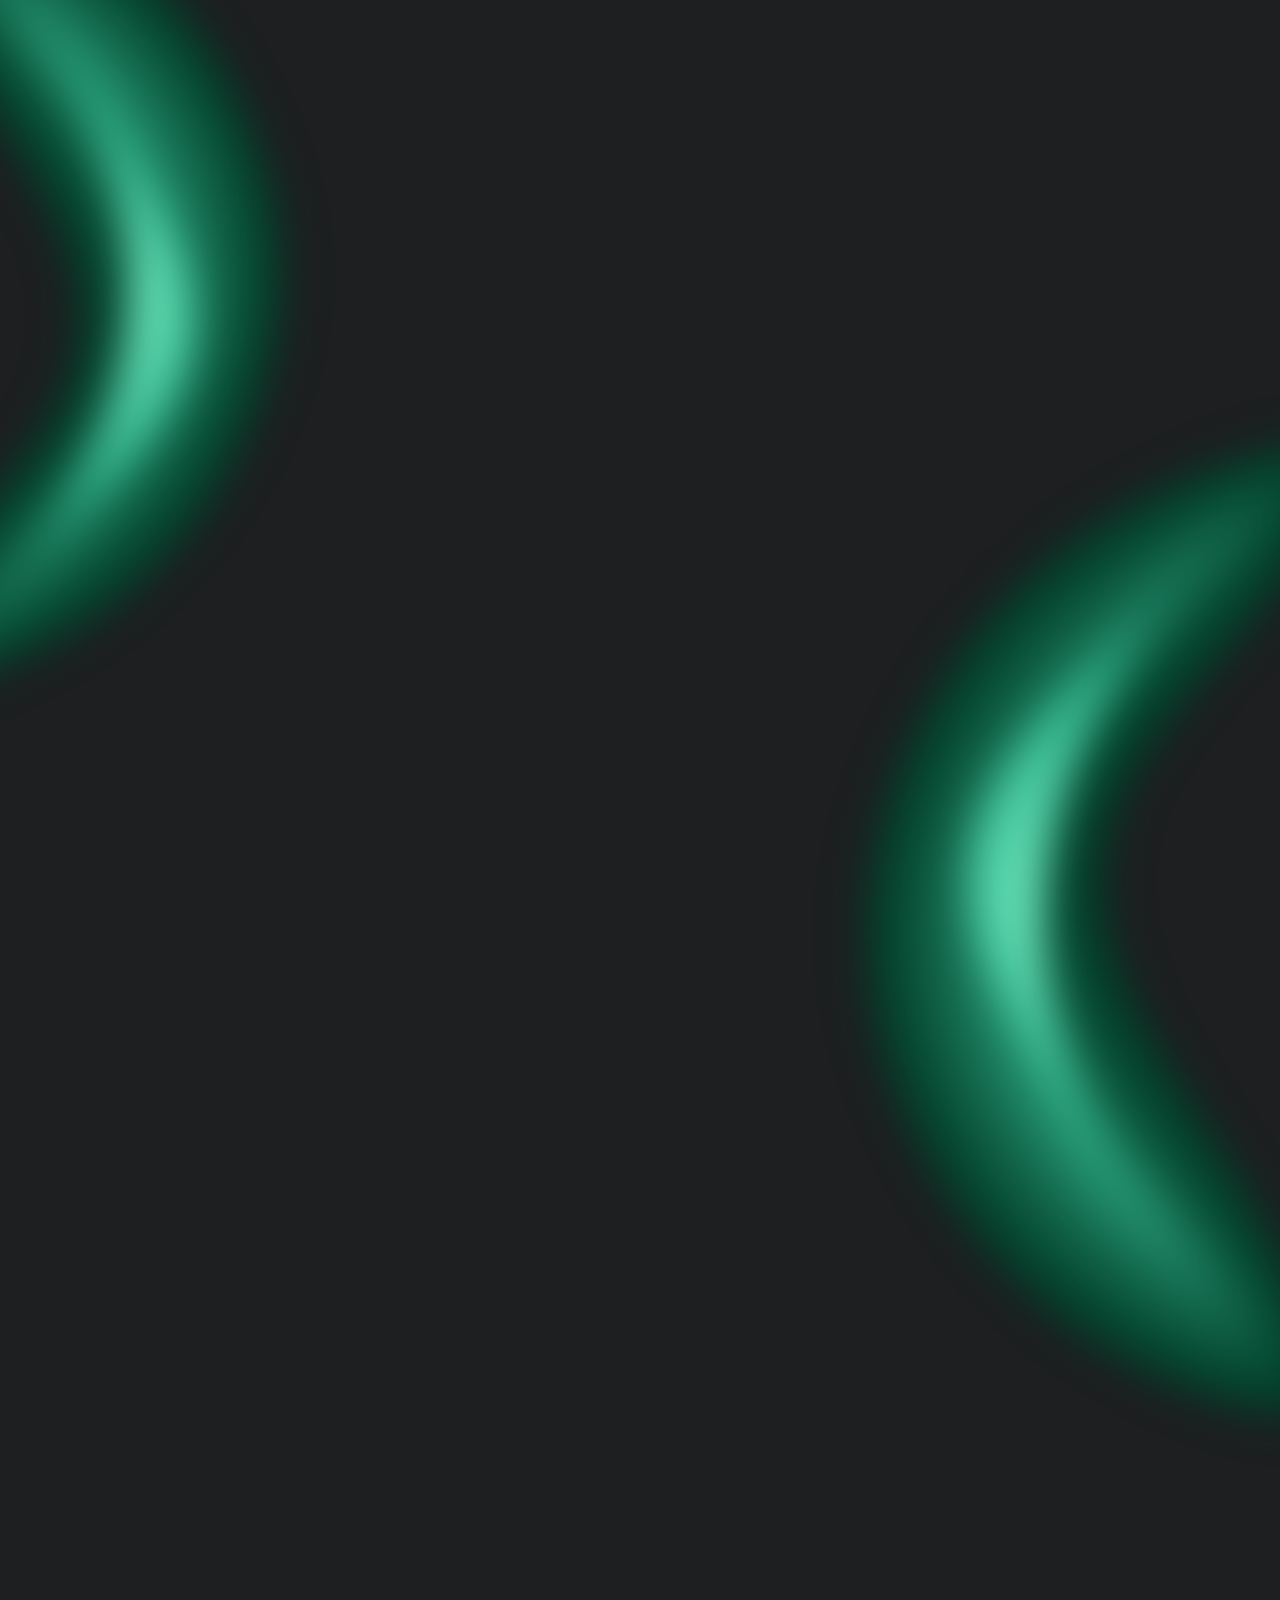
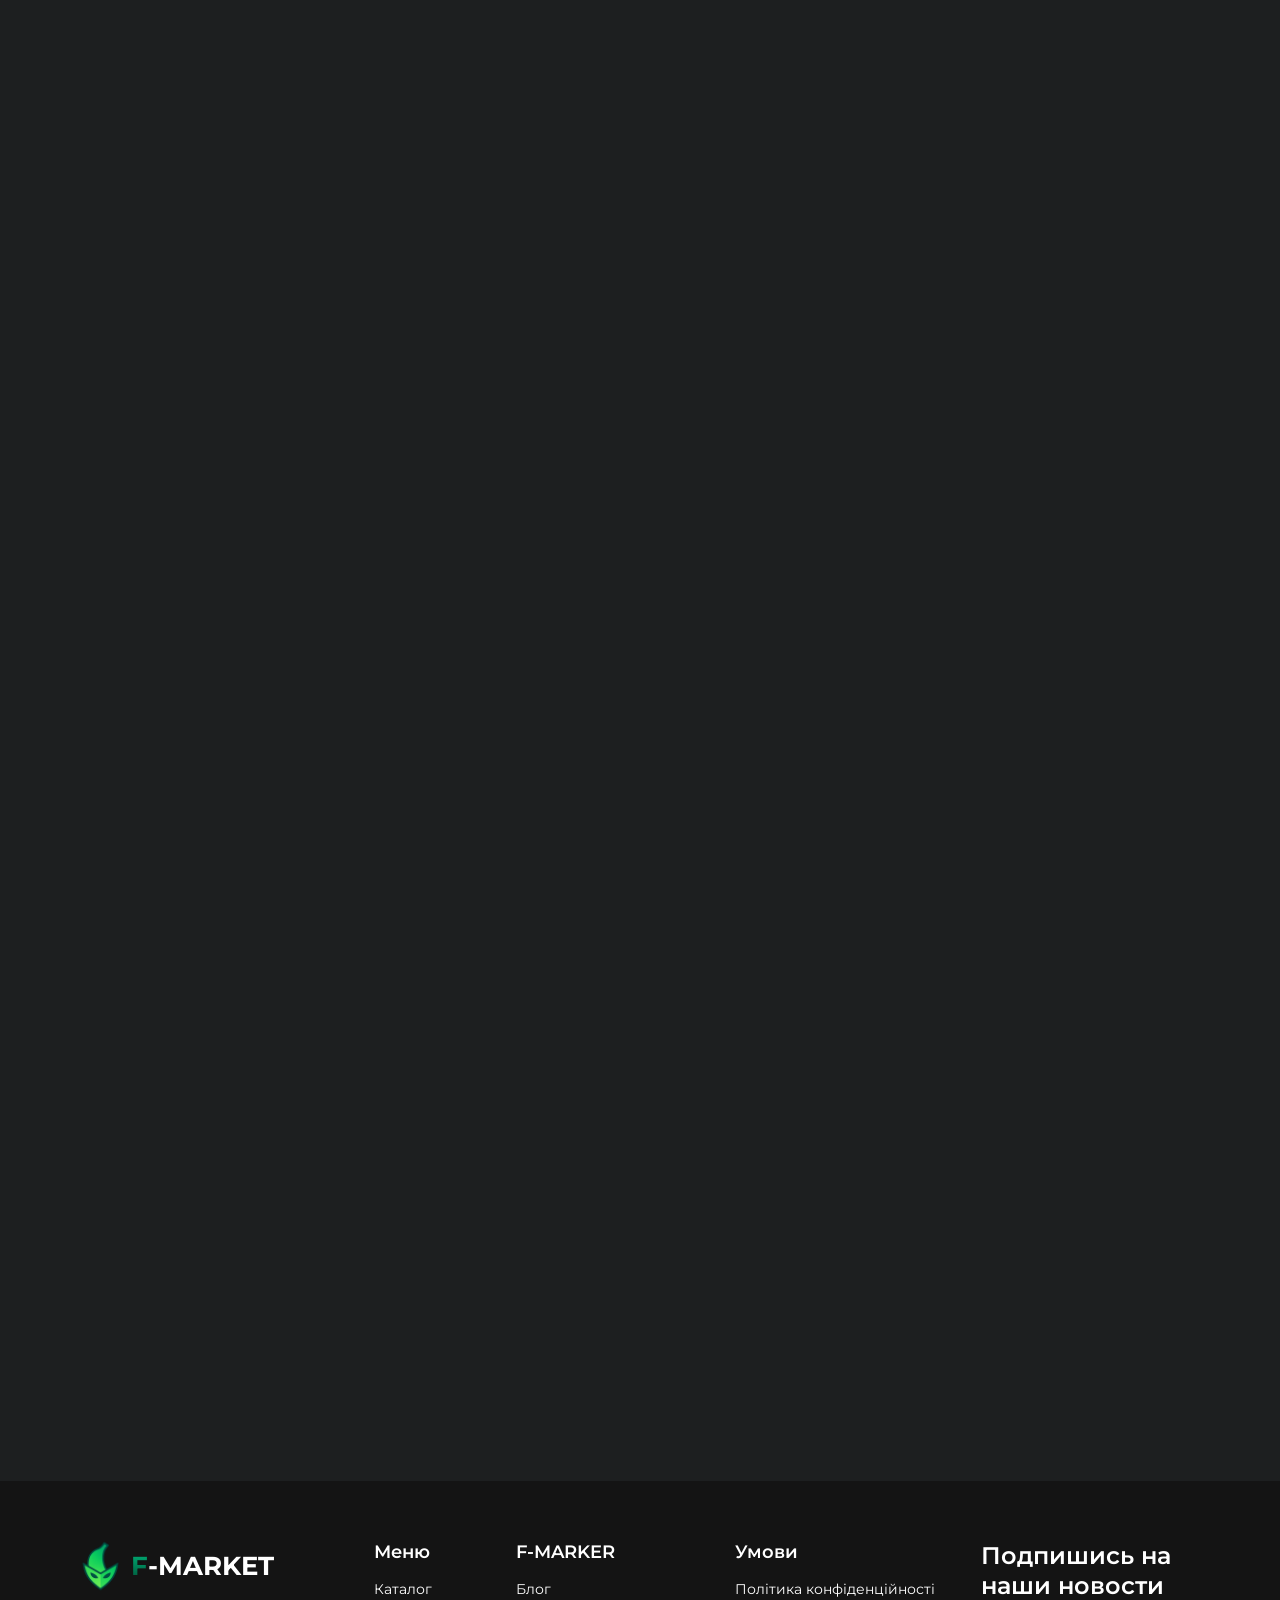
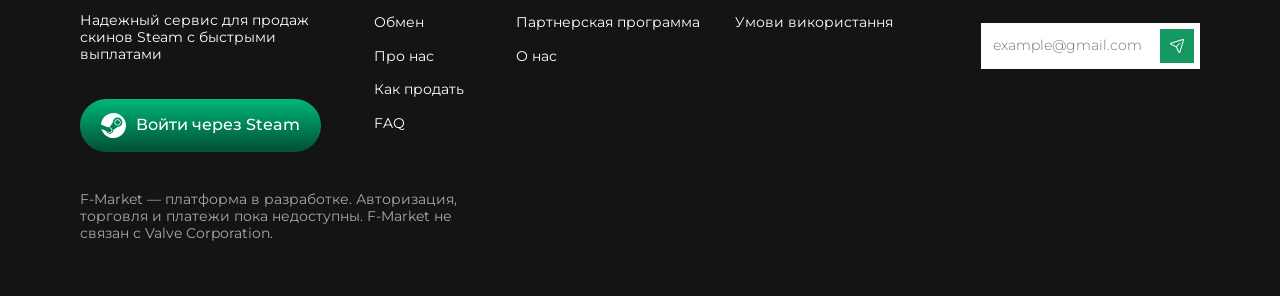
==== commit 71e0b370: "asssa" ====
--- a/index.html
+++ b/index.html
@@ -34,7 +34,7 @@
           </a>
           <nav class="nav" id="navigation" aria-label="Основная навигация">
             <div class="nav__intro"><span class="nav__eyebrow">F-MARKET / CS2</span><h2>Твои скины.<br><span>Твои возможности.</span></h2><p>Всё о продаже — в одном месте.</p></div>
-            <div class="nav__links"><a class="nav__active" aria-current="page" href="./index.html"><span class="nav__icon" aria-hidden="true">⌂</span><span>Главная<small>Знакомство с F-Market</small></span><span class="nav__arrow" aria-hidden="true">↗</span></a><a href="./change-page.html"><span class="nav__icon" aria-hidden="true">⇄</span><span>Обмен<small>Выбор предметов и расчёт</small></span><span class="nav__arrow" aria-hidden="true">↗</span></a><a href="./index.html#how"><span class="nav__icon" aria-hidden="true">≋</span><span>Как продать<small>Четыре простых шага</small></span><span class="nav__arrow" aria-hidden="true">↗</span></a><a href="#faq"><span class="nav__icon" aria-hidden="true">?</span><span>FAQ<small>Вопросы и ответы</small></span><span class="nav__arrow" aria-hidden="true">↗</span></a><details class="nav__future"><summary>Ещё <span aria-hidden="true">⌄</span></summary><div class="nav__future-list"><button type="button" data-info="Каталог" data-planned-route="market.html"><span>Каталог</span><small>Скоро</small></button><button type="button" data-info="Инвентарь" data-planned-route="inventory.html"><span>Инвентарь</span><small>Скоро</small></button><button type="button" data-info="Профиль" data-planned-route="profile.html"><span>Профиль</span><small>Скоро</small></button><button type="button" data-info="Баланс" data-planned-route="wallet.html"><span>Баланс</span><small>Скоро</small></button><button type="button" data-info="История сделок" data-planned-route="orders.html"><span>История сделок</span><small>Скоро</small></button><button type="button" data-info="Поддержка" data-planned-route="support.html"><span>Поддержка</span><small>Скоро</small></button></div></details></div>
+            <div class="nav__links"><a href="./market.html"><span class="nav__icon" aria-hidden="true">◈</span><span>Каталог<small>Найди свой следующий скин</small></span><span class="nav__arrow" aria-hidden="true">↗</span></a><a class="nav__active" aria-current="page" href="./index.html"><span class="nav__icon" aria-hidden="true">⌂</span><span>Главная<small>Знакомство с F-Market</small></span><span class="nav__arrow" aria-hidden="true">↗</span></a><a href="./change-page.html"><span class="nav__icon" aria-hidden="true">⇄</span><span>Обмен<small>Выбор предметов и расчёт</small></span><span class="nav__arrow" aria-hidden="true">↗</span></a><a href="./index.html#how"><span class="nav__icon" aria-hidden="true">≋</span><span>Как продать<small>Четыре простых шага</small></span><span class="nav__arrow" aria-hidden="true">↗</span></a><a href="#faq"><span class="nav__icon" aria-hidden="true">?</span><span>FAQ<small>Вопросы и ответы</small></span><span class="nav__arrow" aria-hidden="true">↗</span></a><details class="nav__future"><summary>Ещё <span aria-hidden="true">⌄</span></summary><div class="nav__future-list"><button type="button" data-info="Инвентарь" data-planned-route="inventory.html"><span>Инвентарь</span><small>Скоро</small></button><button type="button" data-info="Профиль" data-planned-route="profile.html"><span>Профиль</span><small>Скоро</small></button><button type="button" data-info="Баланс" data-planned-route="wallet.html"><span>Баланс</span><small>Скоро</small></button><button type="button" data-info="История сделок" data-planned-route="orders.html"><span>История сделок</span><small>Скоро</small></button><button type="button" data-info="Поддержка" data-planned-route="support.html"><span>Поддержка</span><small>Скоро</small></button></div></details></div>
             <div class="nav__bottom"><button class="button" data-auth><img src="./images/f2a6f.svg" width="24" height="24" alt="">Войти через Steam <span aria-hidden="true">↗</span></button><p>Подключение Steam пока недоступно</p></div>
           </nav>
           <div class="nav-backdrop" aria-hidden="true"></div>
@@ -753,6 +753,7 @@
             </div>
             <div class="footer__links">
               <h2>Меню</h2>
+              <a href="./market.html">Каталог</a>
               <a href="./change-page.html">Обмен</a>
               <a href="#about">Про нас</a>
               <a href="#how">Как продать</a>
